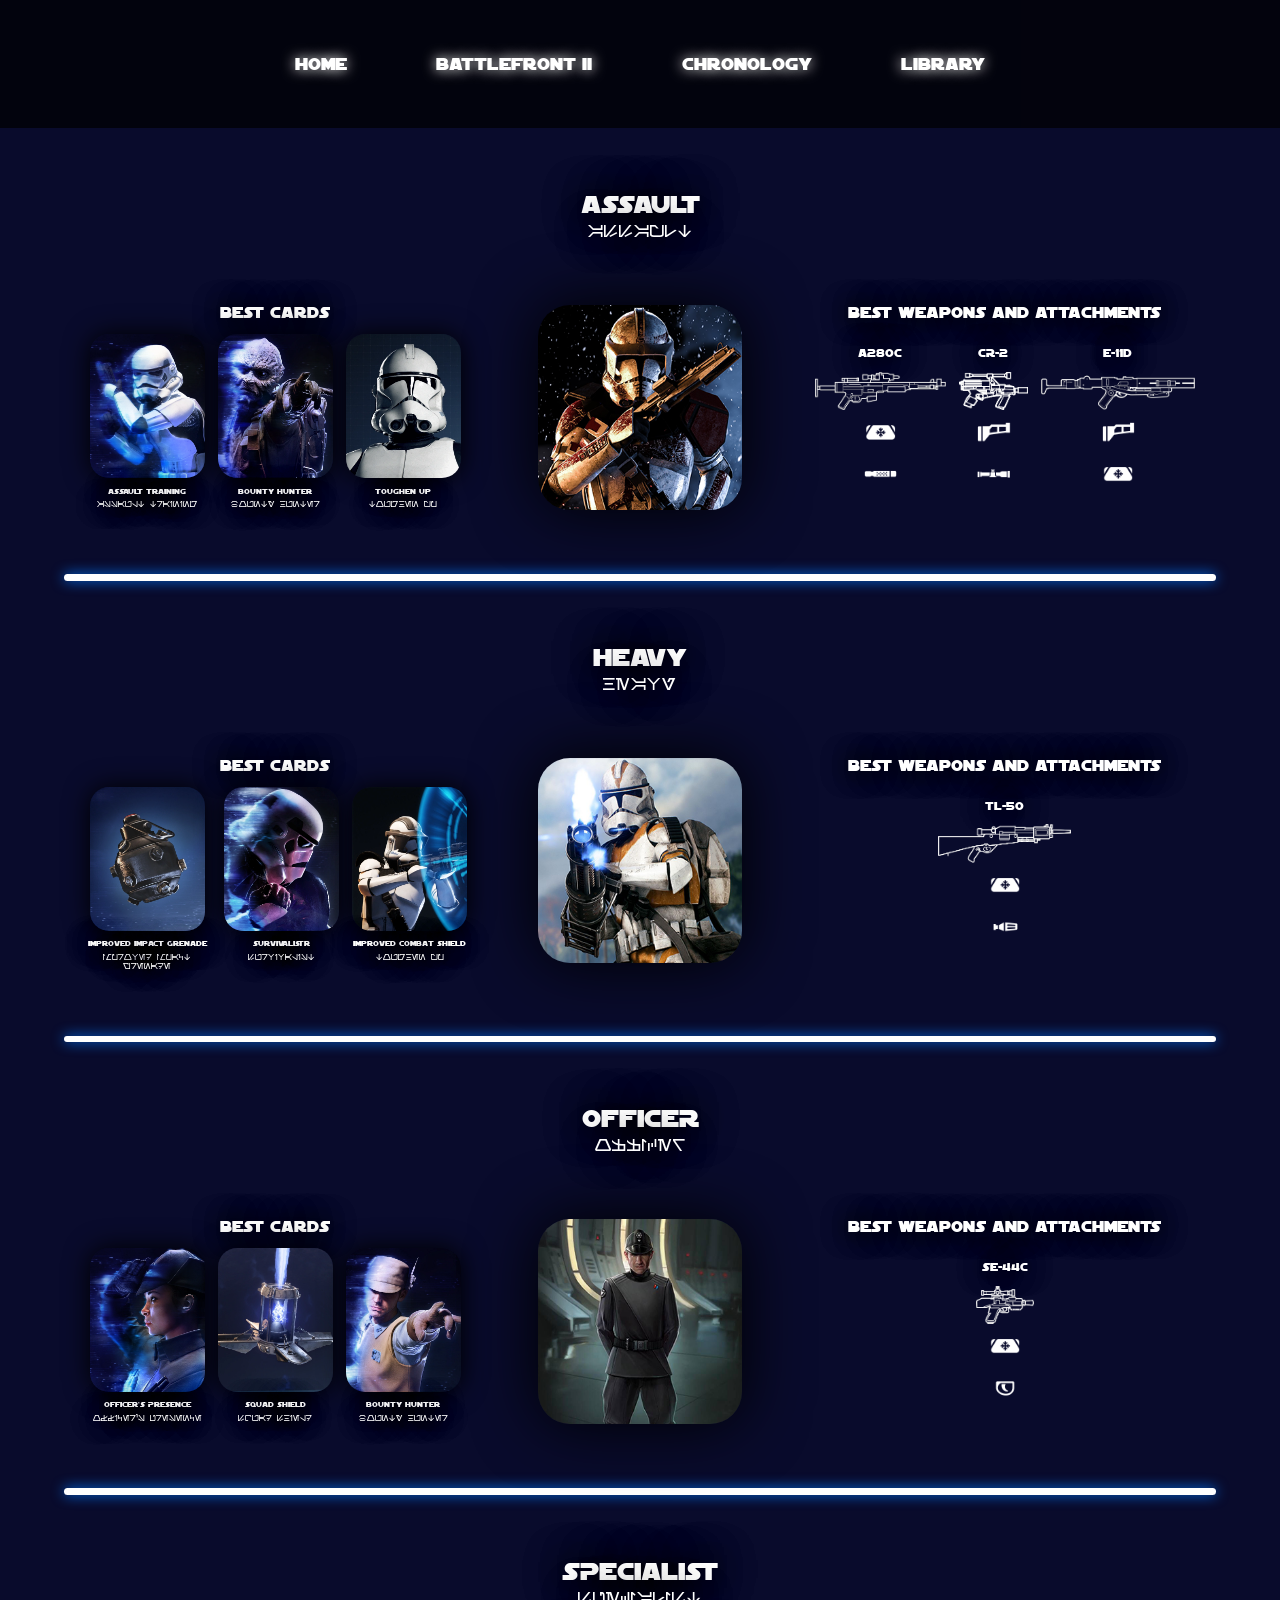
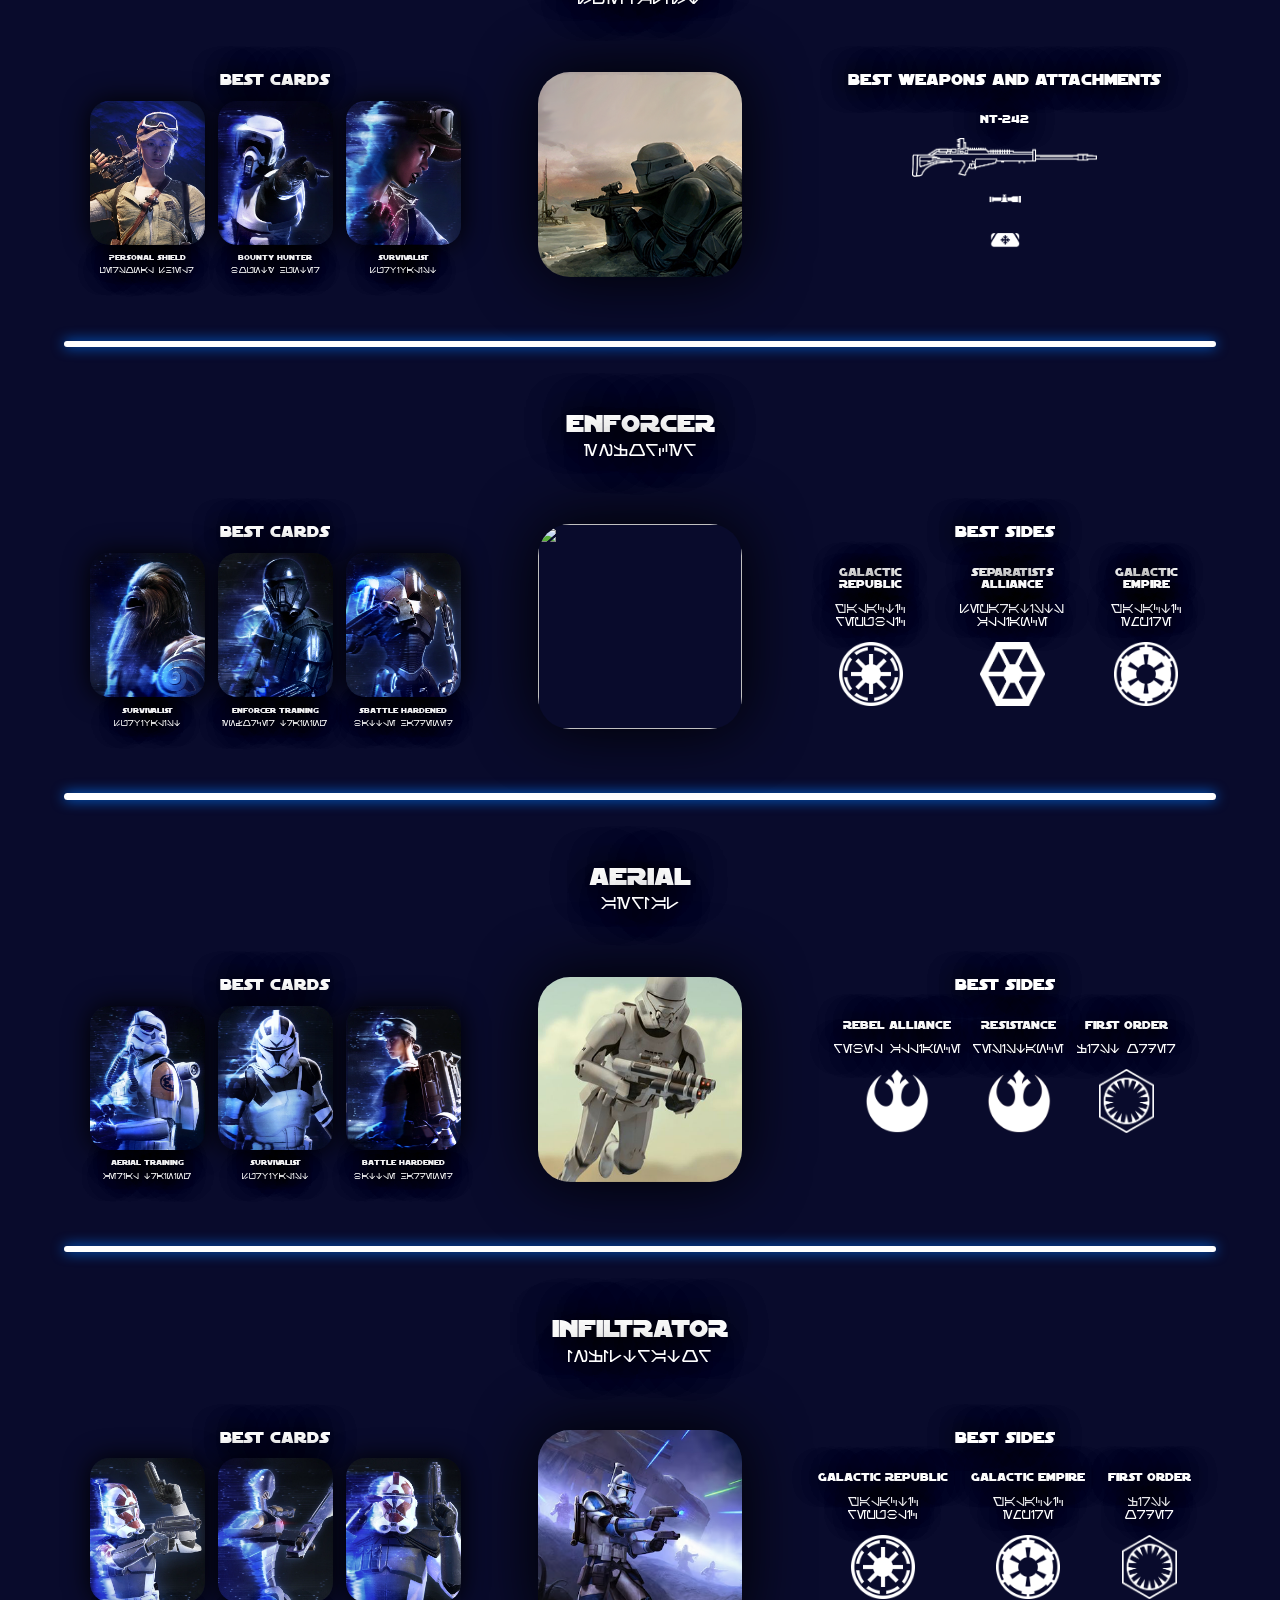
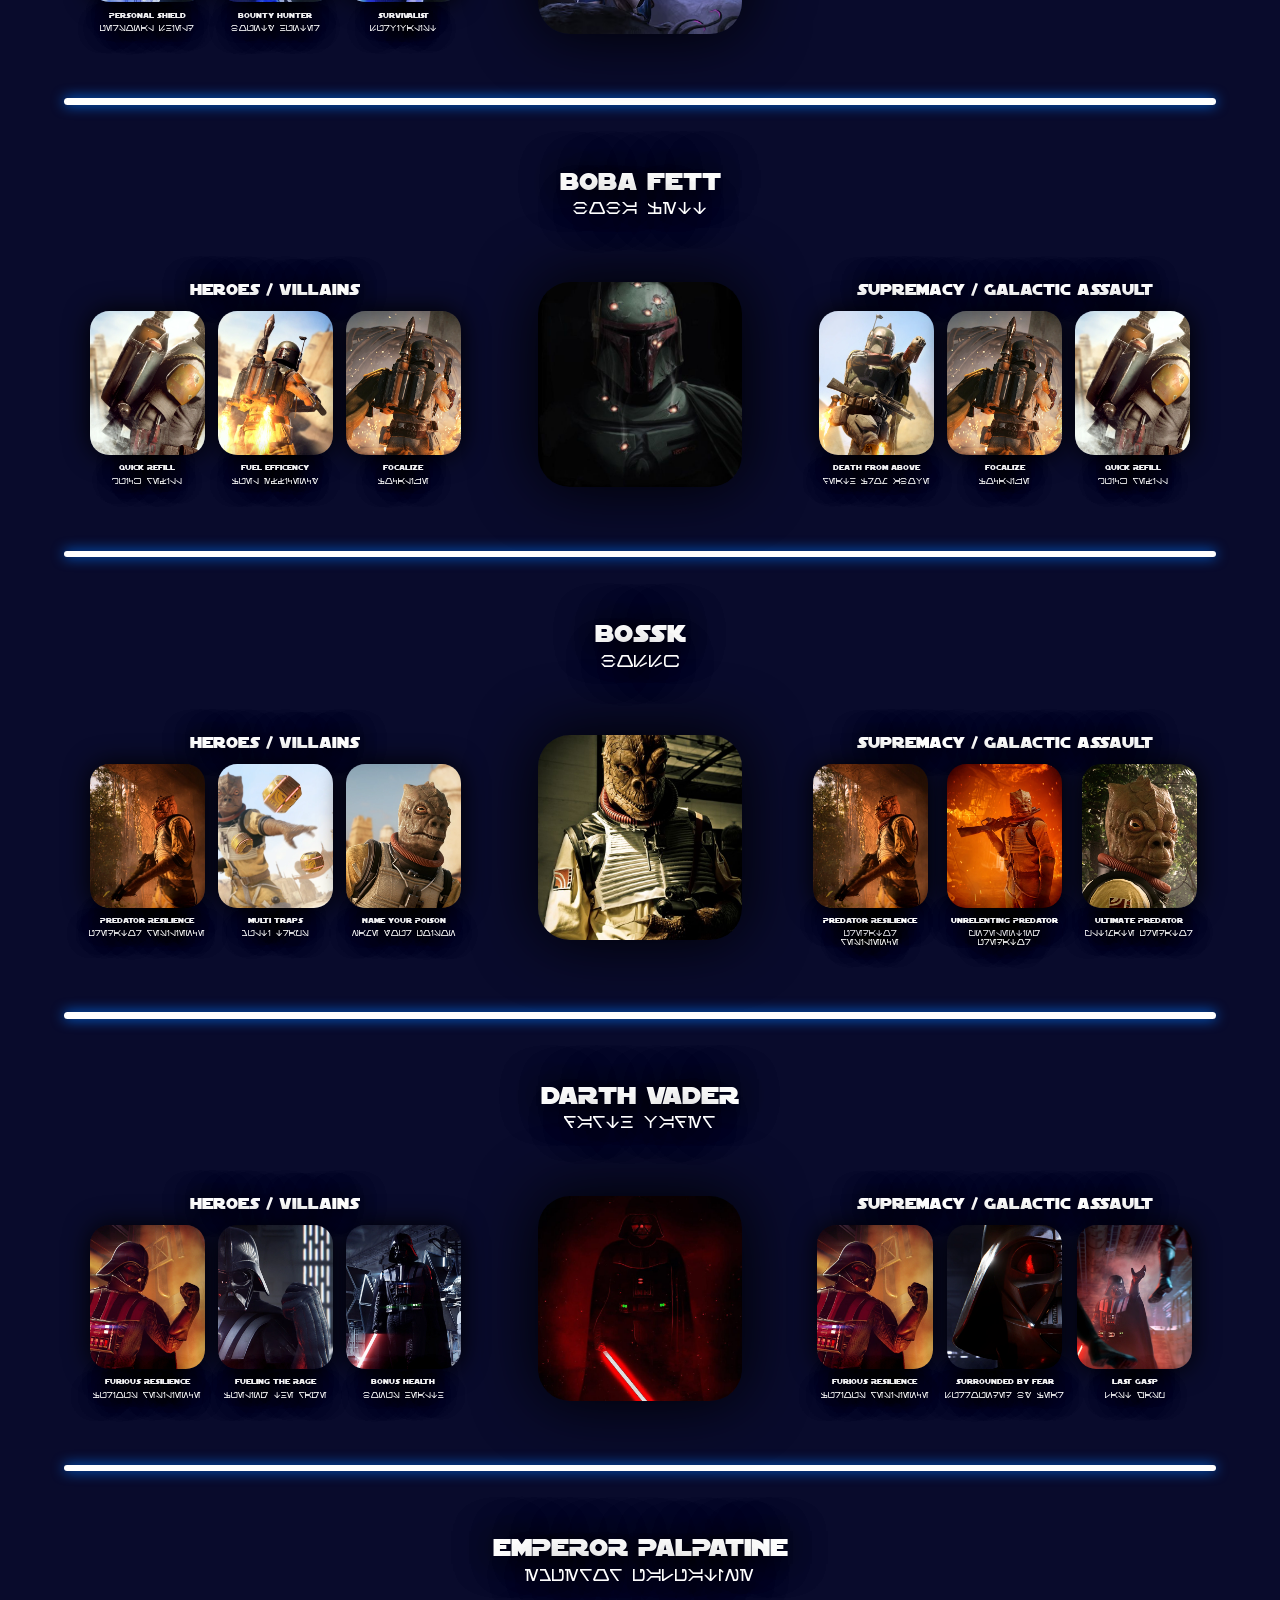
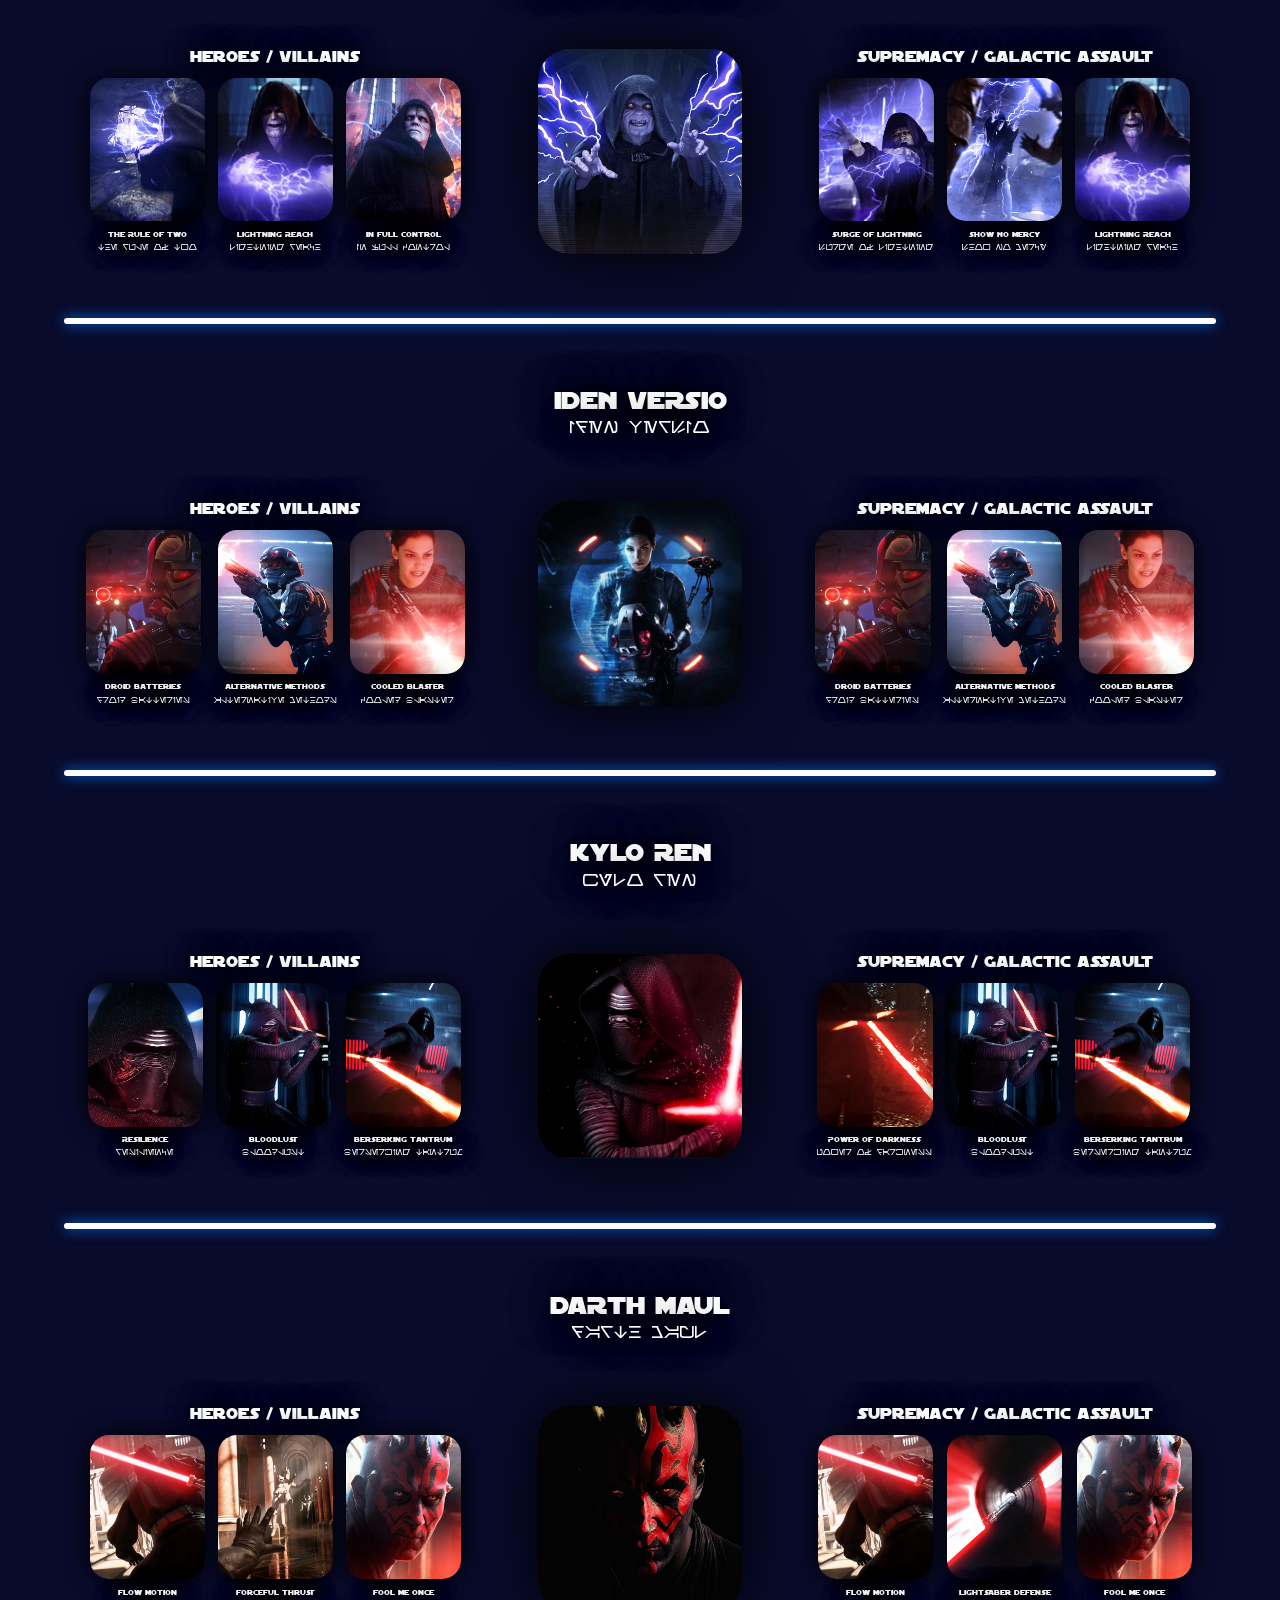
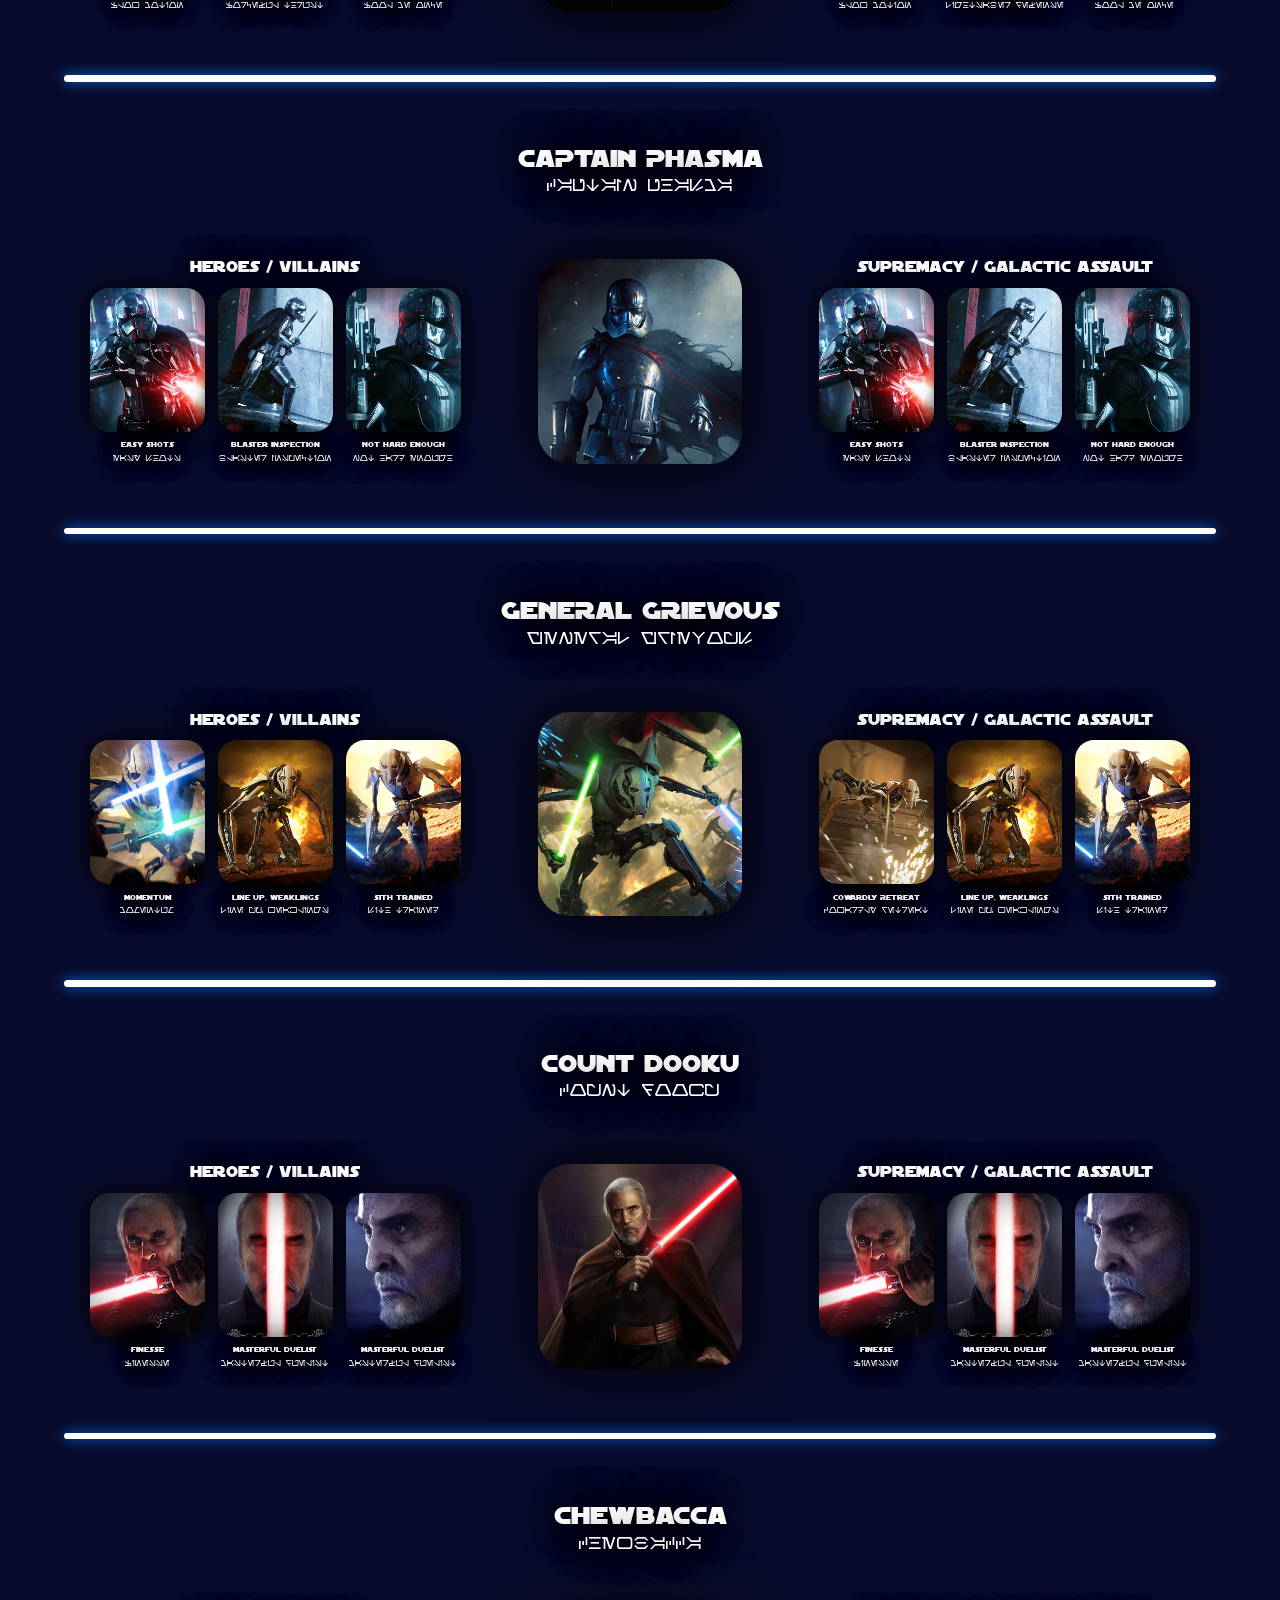
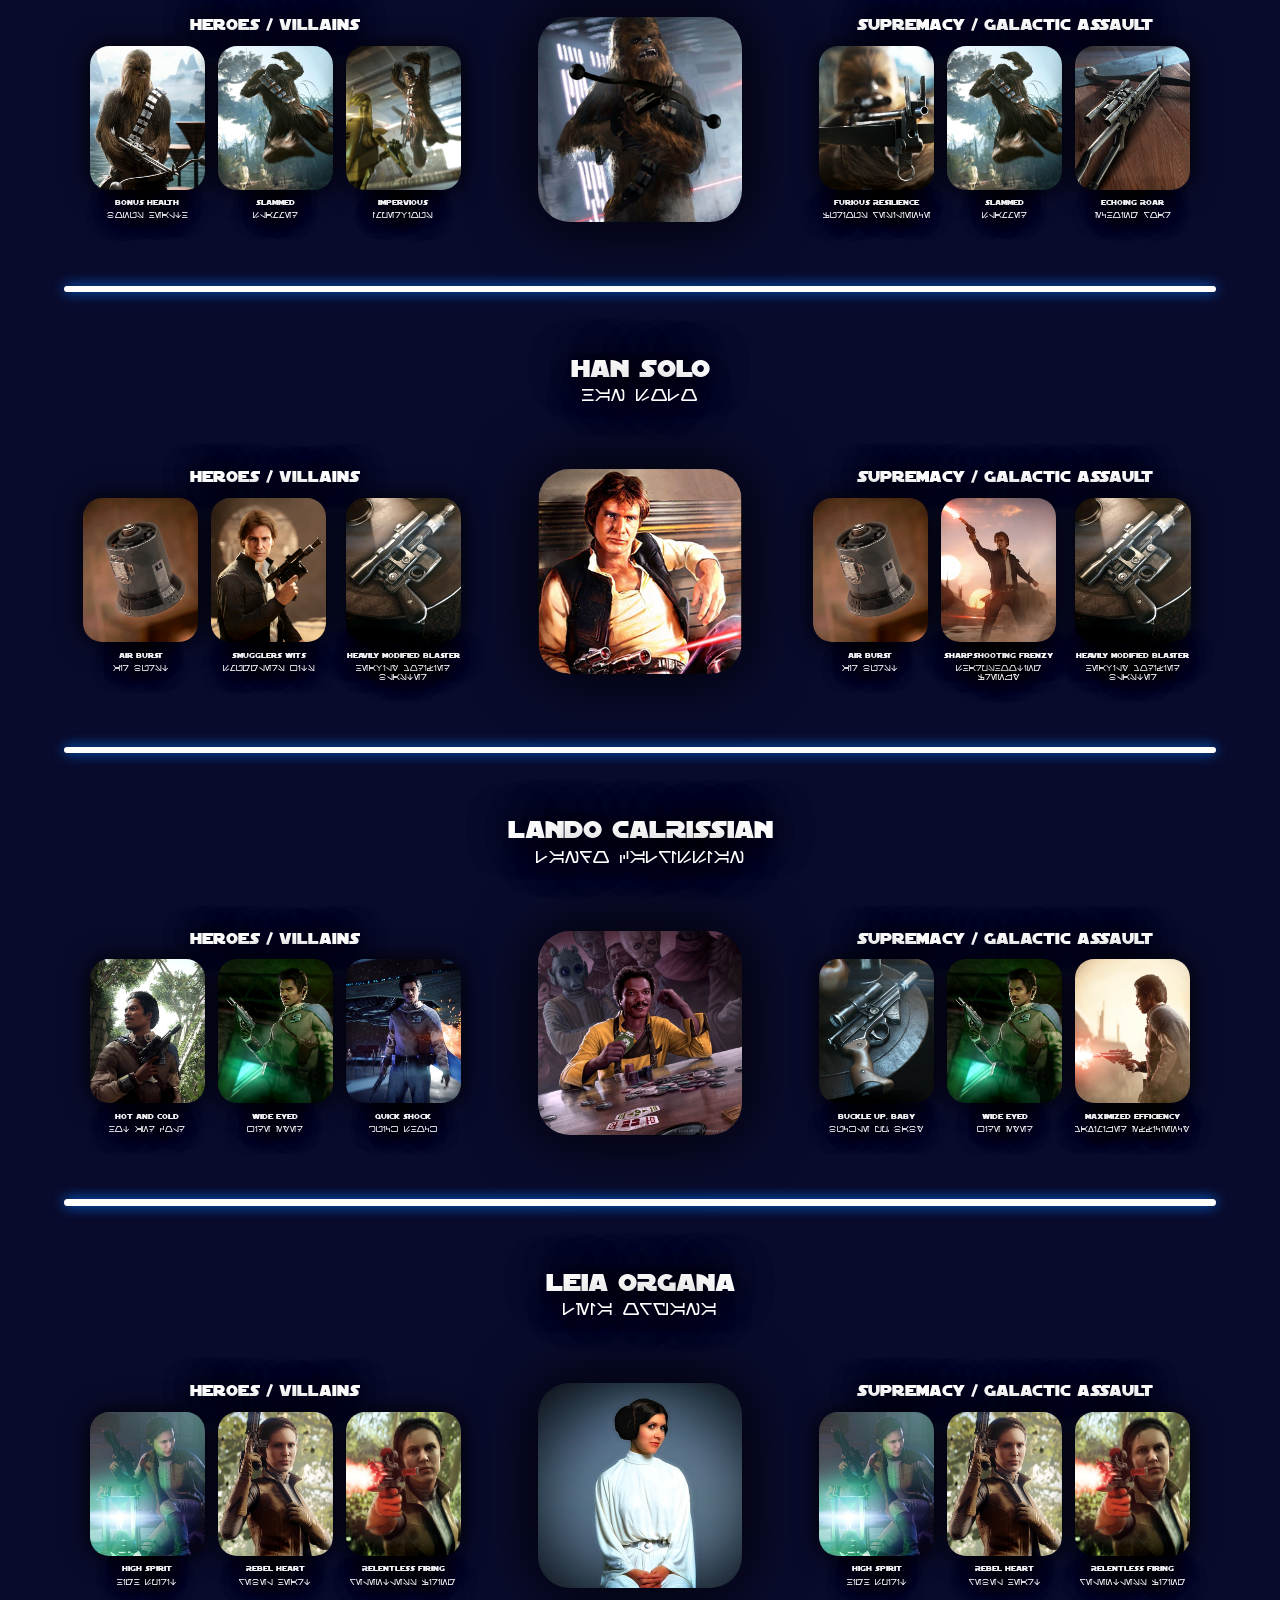
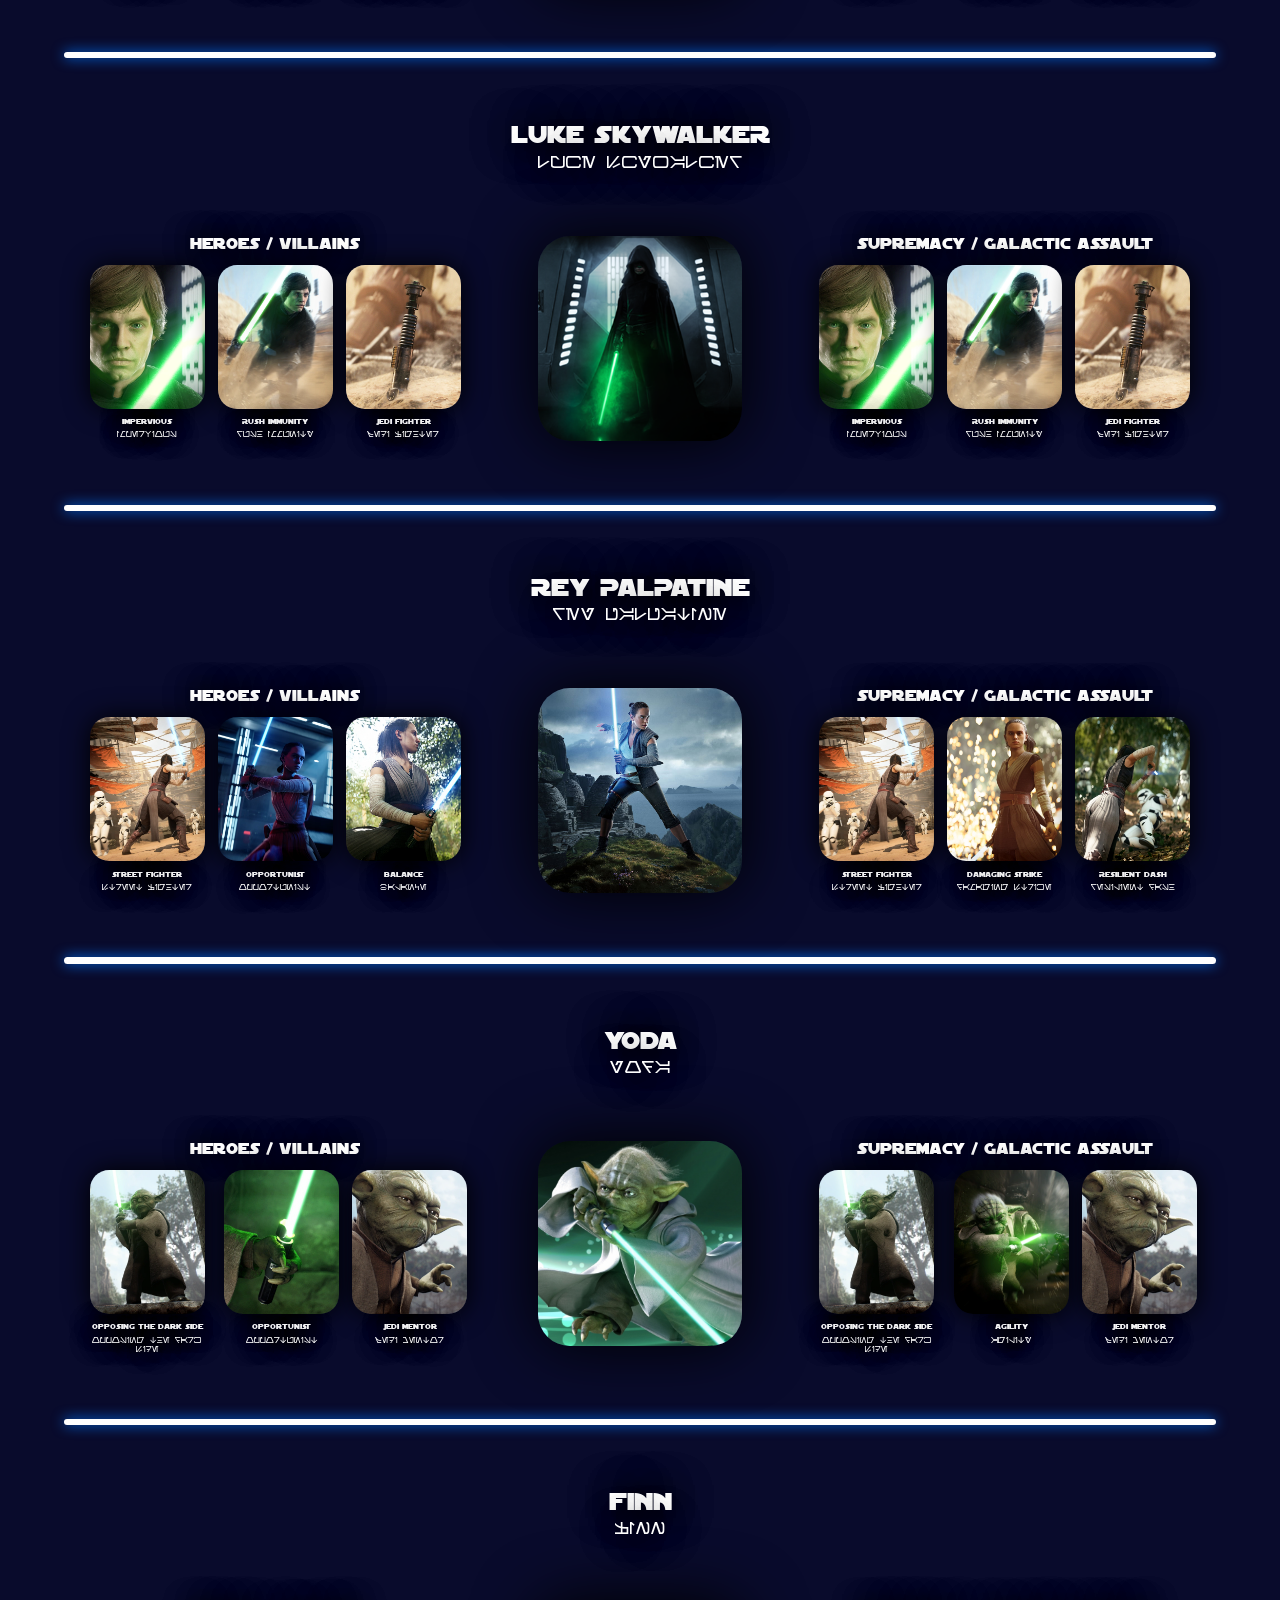
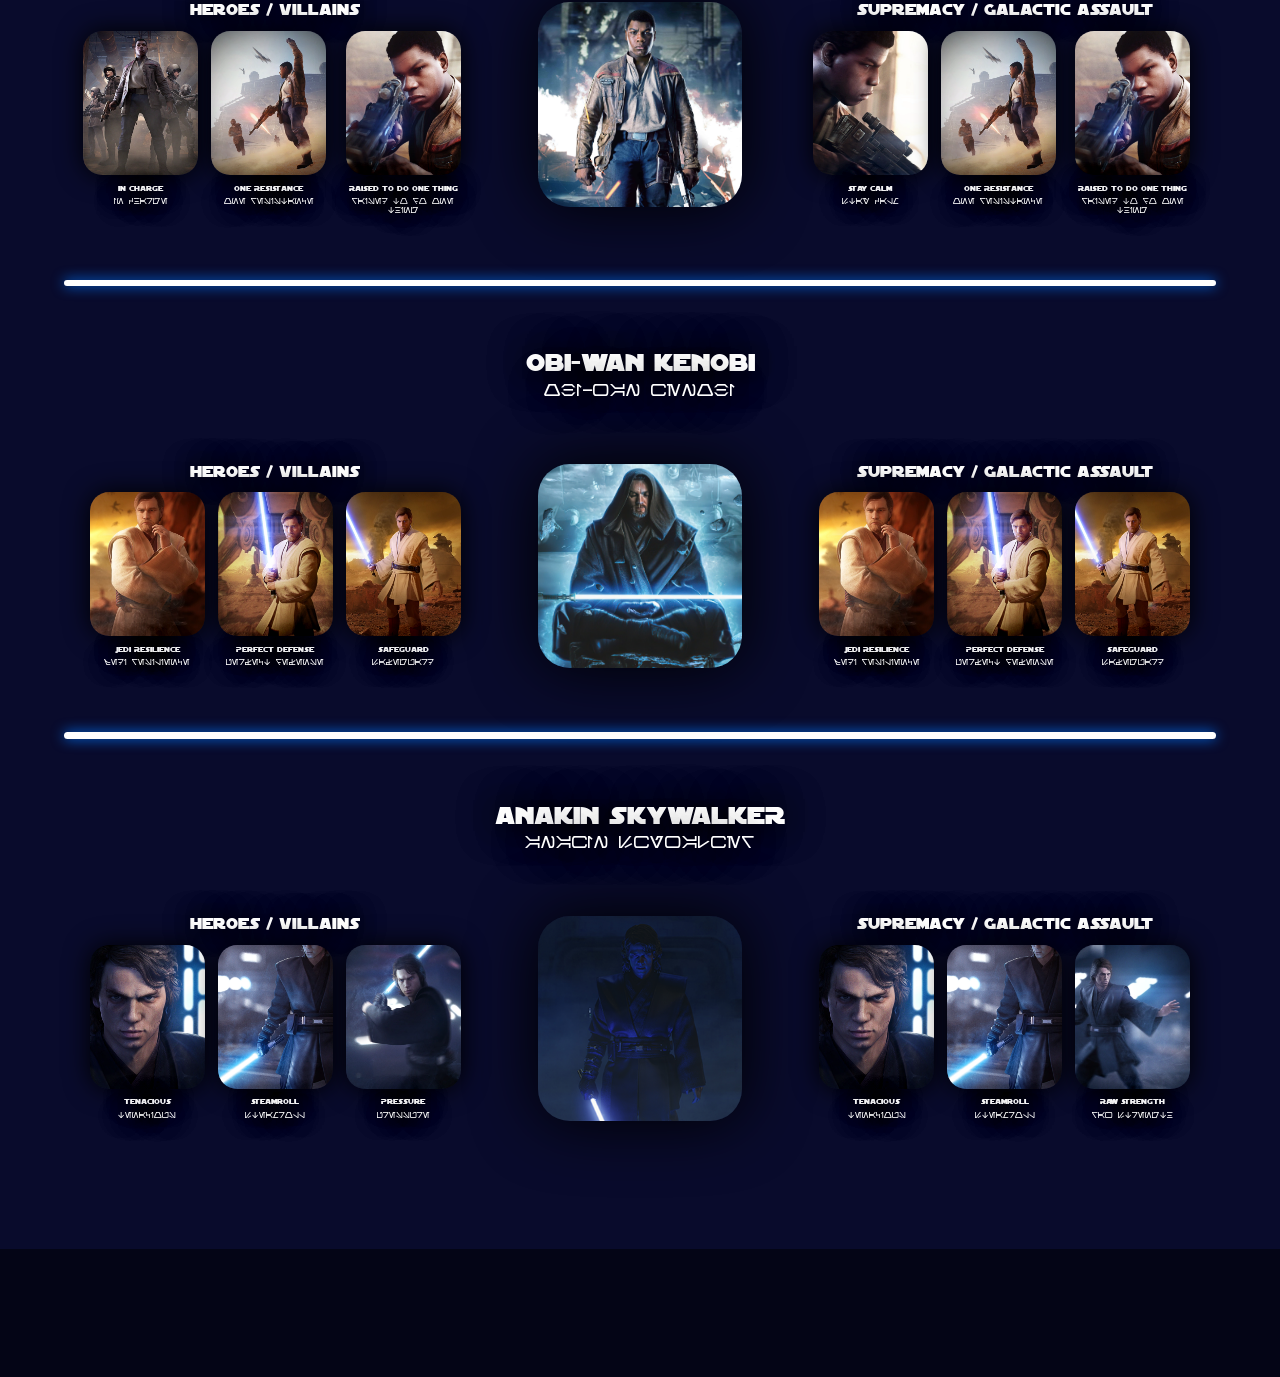
==== battlefront2.html @ d9136c6d "Initial commit - StarWarsWebsite setup" ====
<!DOCTYPE html>
<html lang="en">
<head>
  <meta charset="UTF-8">
  <meta name="viewport" content="width=device-width, initial-scale=1.0">
  <title>StarWarsWebsite</title>
  <link rel="stylesheet" href="style.css">
</head>
  <body class="battlefront2">
    <header class="topbar">
      <a href="home.html">Home</a>
      <a href="battlefront2.html">Battlefront II</a>
      <a href="chronology.html">Chronology</a>
      <a href="library.html">Library</a>
    </header>
    <main class="battlefront2-main-content">
        <!-- ASSAULT -->
        <p class="hero-title">ASSAULT</p>
        <p class="aurabesh-title">ASSAULT</p>
        <div class="deck">
          <div class="card-group">
            <p class="section-title">Best Cards</p>
            <div class="card-container">
              <div class="card"> 
                <img src="Cards/Assault-Training.png">
                <p>Assault Training</p>
                <p class="aurabesh">Assault Training</p>
              </div> 
              <div class="card"> 
                <img src="Cards/Bounty-Hunter.png">
                <p>Bounty Hunter</p>
                <p class="aurabesh">Bounty Hunter</p>
              </div>   
              <div class="card"> 
                <img src="Cards/Toughen Up.png">
                <p>Toughen Up</p>
                <p class="aurabesh">Toughen Up</p>
              </div>
            </div>
          </div>

          <div class="hero">
            <img src="Heros/Assault.png">
          </div>

          <div class="card-group">
            <p class="section-title">Best Weapons and Attachments</p>
            <div class="card-container">
              <div class="weapon"> 
                <p>A280C</p>
                <img src="Weapons/A280.png">
                <br>
                <img src="Weapons/Improved-Colling.png">
                <br>
                <img src="Weapons/Improved-Range-A280.png">
              </div>
              <div class="weapon"> 
                <p>CR-2</p>
                <img src="Weapons/CR-2.png">
                <br>
                <img src="Weapons/Reduced-Recoil.png">
                <br>
                <img src="Weapons/Night-Vision.png">
              </div> 
              <div class="weapon"> 
                <p>E-11D</p>
                <img src="Weapons/E-11D.png">
                <br>
                <img src="Weapons/Reduced-Recoil.png">
                <br>
                <img src="Weapons/Improved-Range.png">
              </div>
            </div>
          </div>
        </div>
<!-- ------------------------------------------------------------------------- -->
        <hr>
<!-- ------------------------------------------------------------------------- -->
        <!-- HEAVY -->
        <p class="hero-title">HEAVY</p>
        <p class="aurabesh-title">HEAVY</p>
        <div class="deck">
          <div class="card-group">
            <p class="section-title">Best Cards</p>
            <div class="card-container">
              <div class="card"> 
                <img src="Cards/Improved-Impact-Grenade.png">
                <p>Improved Impact Grenade</p>
                <p class="aurabesh">Improved Impact Grenade</p>
              </div> 
              <div class="card"> 
                <img src="Cards/Survivalist.png">
                <p>Survivalistr</p>
                <p class="aurabesh">Survivalist</p>
              </div>   
              <div class="card"> 
                <img src="Cards/Improved-Combat-Shield.png">
                <p>Improved Combat Shield</p>
                <p class="aurabesh">Toughen Up</p>
              </div>
            </div>
          </div>

          <div class="hero">
            <img src="Heros/Heavy.png">
          </div>

          <div class="card-group">
            <p class="section-title">Best Weapons and Attachments</p>
            <div class="card-container">
              <div class="weapon"> 
                <p>TL-50</p>
                <img src="Weapons/TL-50.png">
                <br>
                <img src="Weapons/Improved-Colling.png">
                <br>
                <img src="Weapons/Barrel-Extension.PNG">
              </div>
            </div>
          </div>
        </div>
<!-- ------------------------------------------------------------------------- -->
        <hr>
<!-- ------------------------------------------------------------------------- -->
        <!-- OFFICER -->
        <p class="hero-title">OFFICER</p>
        <p class="aurabesh-title">OFFICER</p>
        <div class="deck">
          <div class="card-group">
            <p class="section-title">Best Cards</p>
            <div class="card-container">
              <div class="card"> 
                <img src="Cards/Officer_s-Presence.png">
                <p>Officer's Presence</p>
                <p class="aurabesh">Officer's Presence</p>
              </div> 
              <div class="card"> 
                <img src="Cards/Squad-Shield.png">
                <p>Squad Shield</p>
                <p class="aurabesh">Squad Shield</p>
              </div>   
              <div class="card"> 
                <img src="Cards/Bounty-Hunter-Officer.png">
                <p>Bounty Hunter</p>
                <p class="aurabesh">Bounty Hunter</p>
              </div>
            </div>
          </div>

          <div class="hero">
            <img src="Heros/Officer.png">
          </div>

          <div class="card-group">
            <p class="section-title">Best Weapons and Attachments</p>
            <div class="card-container">
              <div class="weapon"> 
                <p>SE-44C</p>
                <img src="Weapons/SE-44C.png">
                <br>
                <img src="Weapons/Improved-Colling.png">
                <br>
                <img src="Weapons/Trigger.png">
              </div>
            </div>
          </div>
        </div>
<!-- ------------------------------------------------------------------------- -->
        <hr>
<!-- ------------------------------------------------------------------------- -->
        <!-- SPECIALIST -->
        <p class="hero-title">SPECIALIST</p>
        <p class="aurabesh-title">SPECIALIST</p>
        <div class="deck">
          <div class="card-group">
            <p class="section-title">Best Cards</p>
            <div class="card-container">
              <div class="card"> 
                <img src="Cards/Personal-Shield.png">
                <p>Personal Shield</p>
                <p class="aurabesh">Personal Shield</p>
              </div> 
              <div class="card"> 
                <img src="Cards/Bounty-Hunter-Specialist.png">
                <p>Bounty Hunter</p>
                <p class="aurabesh">Bounty Hunter</p>
              </div>   
              <div class="card"> 
                <img src="Cards/Survivalist-Specialist.png">
                <p>Survivalist</p>
                <p class="aurabesh">Survivalist</p>
              </div>
            </div>
          </div>

          <div class="hero">
            <img src="Heros/Specialist.png">
          </div>

          <div class="card-group">
            <p class="section-title">Best Weapons and Attachments</p>
            <div class="card-container">
              <div class="weapon"> 
                <p>NT-242</p>
                <img src="Weapons/NT-242.png">
                <br>
                <img src="Weapons/Scope.png">
                <br>
                <img src="Weapons/Improved-Colling.png">
              </div>
            </div>
          </div>
          </div>
        </div>
<!-- ------------------------------------------------------------------------- -->
        <hr>
<!-- ------------------------------------------------------------------------- -->
        <!-- ENFORCER -->
        <p class="hero-title">ENFORCER</p>
        <p class="aurabesh-title">ENFORCER</p>
        <div class="deck">
          <div class="card-group">
            <p class="section-title">Best Cards</p>
            <div class="card-container">
              <div class="card"> 
                <img src="Cards/Survivalist-Enforcer.png">
                <p>Survivalist</p>
                <p class="aurabesh">Survivalist</p>
              </div> 
              <div class="card"> 
                <img src="Cards/Enforcer-Training.png">
                <p>Enforcer Training</p>
                <p class="aurabesh">Enforcer Training</p>
              </div>   
              <div class="card"> 
                <img src="Cards/Battle-Hardened.png">
                <p>SBattle Hardened</p>
                <p class="aurabesh">Battle Hardened</p>
              </div>
            </div>
          </div>

          <div class="hero">
            <img src="Heros/Enforcer.jpg">
          </div>

          <div class="card-group">
            <p class="section-title">Best Sides</p>
            <div class="card-container">
              <div class="logo"> 
                <p>Galactic Republic</p>
                <p class="aurabesh">Galactic Republic</p>
                <img src="Logo/Galactic-Republic.png">
              </div>
              <div class="logo"> 
                <p>Separatists Alliance</p>
                <p class="aurabesh">Separatists Alliance</p>
                <img src="Logo/Confederacy-of-Independent-Systems.png">
              </div>
              <div class="logo"> 
                <p>Galactic Empire</p>
                <p class="aurabesh">Galactic Empire</p>
                <img src="Logo/Galactic_Empire.png">
              </div>
            </div>
          </div>
          </div>
        </div>
<!-- ------------------------------------------------------------------------- -->
        <hr>
<!-- ------------------------------------------------------------------------- -->
        <!-- AERIAL -->
        <p class="hero-title">AERIAL</p>
        <p class="aurabesh-title">AERIAL</p>
        <div class="deck">
          <div class="card-group">
            <p class="section-title">Best Cards</p>
            <div class="card-container">
              <div class="card"> 
                <img src="Cards/Aerial-Training.png">
                <p>Aerial Training</p>
                <p class="aurabesh">Aerial Training</p>
              </div> 
              <div class="card"> 
                <img src="Cards/Survivalist-Aerial.png">
                <p>Survivalist</p>
                <p class="aurabesh">Survivalist</p>
              </div>   
              <div class="card"> 
                <img src="Cards/Battle-Hardened-Aerial.png">
                <p>Battle Hardened</p>
                <p class="aurabesh">Battle Hardened</p>
              </div>
            </div>
          </div>

          <div class="hero">
            <img src="Heros/Aerial.png">
          </div>

          <div class="card-group">
            <p class="section-title">Best Sides</p>
            <div class="card-container">
              <div class="logo"> 
                <p>Rebel Alliance</p>
                <p class="aurabesh">Rebel Alliance</p>
                <img src="Logo/Rebel-Alliance.png">
              </div>
              <div class="logo"> 
                <p>Resistance</p>
                <p class="aurabesh">Resistance</p>
                <img src="Logo/Resistance.png">
              </div>
              <div class="logo"> 
                <p>First Order</p>
                <p class="aurabesh">First Order</p>
                <img src="Logo/First-Order.png">
              </div>
            </div>
          </div>
          </div>
        </div>
<!-- ------------------------------------------------------------------------- -->
        <hr>
<!-- ------------------------------------------------------------------------- -->
        <!-- INFILTRATOR -->
        <p class="hero-title">INFILTRATOR</p>
        <p class="aurabesh-title">INFILTRATOR</p>
        <div class="deck">
          <div class="card-group">
            <p class="section-title">Best Cards</p>
            <div class="card-container">
              <div class="card"> 
                <img src="Cards/Desperation.png">
                <p>Personal Shield</p>
                <p class="aurabesh">Personal Shield</p>
              </div> 
              <div class="card"> 
                <img src="Cards/Evasion.png">
                <p>Bounty Hunter</p>
                <p class="aurabesh">Bounty Hunter</p>
              </div>   
              <div class="card"> 
                <img src="Cards/Stalker.png">
                <p>Survivalist</p>
                <p class="aurabesh">Survivalist</p>
              </div>
            </div>
          </div>

          <div class="hero">
            <img src="Heros/Infiltrator.png">
          </div>

          <div class="card-group">
            <p class="section-title">Best Sides</p>
            <div class="card-container">
              <div class="logo"> 
                <p>Galactic Republic</p>
                <p class="aurabesh">Galactic Republic</p>
                <img src="Logo/Galactic-Republic.png">
              </div>
              <div class="logo"> 
                <p>Galactic Empire</p>
                <p class="aurabesh">Galactic Empire</p>
                <img src="Logo/Galactic_Empire.png">
              </div>
              <div class="logo"> 
                <p>First Order</p>
                <p class="aurabesh">First Order</p>
                <img src="Logo/First-Order.png">
              </div>
            </div>
          </div>
          </div>
        </div>
<!-- ------------------------------------------------------------------------- -->
        <hr>
<!-- ------------------------------------------------------------------------- -->
        <!-- BOBA FETT -->
        <p class="hero-title">BOBA FETT</p>
        <p class="aurabesh-title">BOBA FETT</p>
        <div class="deck">
          <div class="card-group">
            <p class="section-title">Heroes / Villains</p>
            <div class="card-container">
              <div class="card"> 
                <img src="Cards/Quick-Refill.png">
                <p>Quick Refill</p>
                <p class="aurabesh">Quick Refill</p>
              </div> 
              <div class="card"> 
                <img src="Cards/Fuel-Efficency.png">
                <p>Fuel Efficency</p>
                <p class="aurabesh">Fuel Efficency</p>
              </div>   
              <div class="card"> 
                <img src="Cards/Focalize.png">
                <p>Focalize</p>
                <p class="aurabesh">Focalize</p>
              </div>
            </div>
          </div>

          <div class="hero">
            <img src="Heros/Boba-Fett.jpg">
          </div>

          <div class="card-group">
            <p class="section-title">Supremacy / Galactic Assault</p>
            <div class="card-container">
              <div class="card"> 
                <img src="Cards/Death-From-Above.png">
                <p>Death From Above</p>
                <p class="aurabesh">Death From Above</p>
              </div> 
              <div class="card"> 
                <img src="Cards/Focalize.png">
                <p>Focalize</p>
                <p class="aurabesh">Focalize</p>
              </div>   
              <div class="card"> 
                <img src="Cards/Quick-Refill.png">
                <p>Quick Refill</p>
                <p class="aurabesh">Quick Refill</p>
              </div>
            </div>
          </div>
        </div>
<!-- ------------------------------------------------------------------------- -->
        <hr>
<!-- ------------------------------------------------------------------------- -->
        <!-- BOSSK -->
        <p class="hero-title">BOSSK</p>
        <p class="aurabesh-title">BOSSK</p>
        <div class="deck">
          <div class="card-group">
            <p class="section-title">Heroes / Villains</p>
            <div class="card-container">
              <div class="card"> 
                <img src="Cards/Predator-Resilience.png">
                <p>Predator Resilience</p>
                <p class="aurabesh">Predator Resilience</p>
              </div> 
              <div class="card"> 
                <img src="Cards/Multi-Traps.png">
                <p>Multi Traps</p>
                <p class="aurabesh">Multi Traps</p>
              </div>   
              <div class="card"> 
                <img src="Cards/Name-Your-Poison.png">
                <p>Name Your Poison</p>
                <p class="aurabesh">Name Your Poison</p>
              </div>
            </div>
          </div>

          <div class="hero">
            <img src="Heros/Bossk.jpg">
          </div>

          <div class="card-group">
            <p class="section-title">Supremacy / Galactic Assault</p>
            <div class="card-container">
              <div class="card"> 
                <img src="Cards/Predator-Resilience.png">
                <p>Predator Resilience</p>
                <p class="aurabesh">Predator Resilience</p>
              </div> 
              <div class="card"> 
                <img src="Cards/Unrelenting-Predator.png">
                <p>Unrelenting Predator</p>
                <p class="aurabesh">Unrelenting Predator</p>
              </div>   
              <div class="card"> 
                <img src="Cards/Ultimate-Predator.png">
                <p>Ultimate Predator</p>
                <p class="aurabesh">Ultimate Predator</p>
              </div>
            </div>
          </div>
        </div>
<!-- ------------------------------------------------------------------------- -->
        <hr>
<!-- ------------------------------------------------------------------------- -->     
        <!-- DARTH VADER -->
        <p class="hero-title">DARTH VADER</p>
        <p class="aurabesh-title">DARTH VADER</p>
        <div class="deck">
          <div class="card-group">
            <p class="section-title">Heroes / Villains</p>
            <div class="card-container">
              <div class="card"> 
                <img src="Cards/Furious-Resilience.png">
                <p>Furious Resilience</p>
                <p class="aurabesh">Furious Resilience</p>
              </div> 
              <div class="card"> 
                <img src="Cards/Fueling-The-Rage.png">
                <p>Fueling The Rage</p>
                <p class="aurabesh">Fueling The Rage</p>
              </div>   
              <div class="card"> 
                <img src="Cards/Bonus-Health.png">
                <p>Bonus Health</p>
                <p class="aurabesh">Bonus Health</p>
              </div>
            </div>
          </div>

          <div class="hero">
            <img src="Heros/Darth-Vader.jpg">
          </div>

          <div class="card-group">
            <p class="section-title">Supremacy / Galactic Assault</p>
            <div class="card-container">
              <div class="card"> 
                <img src="Cards/Furious-Resilience.png">
                <p>Furious Resilience</p>
                <p class="aurabesh">Furious Resilience</p>
              </div> 
              <div class="card"> 
                <img src="Cards/Surrounded-By-Fear.png">
                <p>Surrounded By Fear</p>
                <p class="aurabesh">Surrounded By Fear</p>
              </div>   
              <div class="card"> 
                <img src="Cards/Last-Gasp.png">
                <p>Last Gasp</p>
                <p class="aurabesh">Last Gasp</p>
              </div>
            </div>
          </div>
        </div>
<!-- ------------------------------------------------------------------------- -->
        <hr>
<!-- ------------------------------------------------------------------------- -->     
        <!-- EMPEROR PALPATINE -->
        <p class="hero-title">EMPEROR PALPATINE</p>
        <p class="aurabesh-title">EMPEROR PALPATINE</p>
        <div class="deck">
          <div class="card-group">
            <p class="section-title">Heroes / Villains</p>
            <div class="card-container">
              <div class="card"> 
                <img src="Cards/The-Rule-Of-Two.png">
                <p>The Rule Of Two</p>
                <p class="aurabesh">The Rule Of Two</p>
              </div> 
              <div class="card"> 
                <img src="Cards/Lightning-Reach.png">
                <p>Lightning Reach</p>
                <p class="aurabesh">Lightning Reach</p>
              </div>   
              <div class="card"> 
                <img src="Cards/In-Full-Control.png">
                <p>In Full Control</p>
                <p class="aurabesh">In Full Control</p>
              </div>
            </div>
          </div>

          <div class="hero">
            <img src="Heros/Emperor-Palpatine.jpg">
          </div>

          <div class="card-group">
            <p class="section-title">Supremacy / Galactic Assault</p>
            <div class="card-container">
              <div class="card"> 
                <img src="Cards/Surge-Of-Lightning.png">
                <p>Surge Of Lightning</p>
                <p class="aurabesh">Surge Of Lightning</p>
              </div> 
              <div class="card"> 
                <img src="Cards/Show-No-Mercy.png">
                <p>Show No Mercy</p>
                <p class="aurabesh">Show No Mercy</p>
              </div>   
              <div class="card"> 
                <img src="Cards/Lightning-Reach.png">
                <p>Lightning Reach</p>
                <p class="aurabesh">Lightning Reach</p>
              </div>
            </div>
          </div>
        </div>
<!-- ------------------------------------------------------------------------- -->
        <hr>
<!-- ------------------------------------------------------------------------- -->     
        <!-- IDEN VERSIO -->
        <p class="hero-title">IDEN VERSIO</p>
        <p class="aurabesh-title">IDEN VERSIO</p>
        <div class="deck">
          <div class="card-group">
            <p class="section-title">Heroes / Villains</p>
            <div class="card-container">
              <div class="card"> 
                <img src="Cards/Droid-Batteries.png">
                <p>Droid Batteries</p>
                <p class="aurabesh">Droid Batteries</p>
              </div> 
              <div class="card"> 
                <img src="Cards/Alternative-Methods.png">
                <p>Alternative Methods</p>
                <p class="aurabesh">Alternative Methods</p>
              </div>   
              <div class="card"> 
                <img src="Cards/Cooled-Blaster.png">
                <p>Cooled Blaster</p>
                <p class="aurabesh">Cooled Blaster</p>
              </div>
            </div>
          </div>

          <div class="hero">
            <img src="Heros/Iden-Versio.jpg">
          </div>

          <div class="card-group">
            <p class="section-title">Supremacy / Galactic Assault</p>
            <div class="card-container">
              <div class="card"> 
                <img src="Cards/Droid-Batteries.png">
                <p>Droid Batteries</p>
                <p class="aurabesh">Droid Batteries</p>
              </div> 
              <div class="card"> 
                <img src="Cards/Alternative-Methods.png">
                <p>Alternative Methods</p>
                <p class="aurabesh">Alternative Methods</p>
              </div>   
              <div class="card"> 
                <img src="Cards/Cooled-Blaster.png">
                <p>Cooled Blaster</p>
                <p class="aurabesh">Cooled Blaster</p>
              </div>
            </div>
          </div>
        </div>
<!-- ------------------------------------------------------------------------- -->
        <hr>
<!-- ------------------------------------------------------------------------- -->     
        <!-- KYLO REN -->
        <p class="hero-title">KYLO REN</p>
        <p class="aurabesh-title">KYLO REN</p>
        <div class="deck">
          <div class="card-group">
            <p class="section-title">Heroes / Villains</p>
            <div class="card-container">
              <div class="card"> 
                <img src="Cards/Resilience.png">
                <p>Resilience</p>
                <p class="aurabesh">Resilience</p>
              </div> 
              <div class="card"> 
                <img src="Cards/Bloodlust.png">
                <p>Bloodlust</p>
                <p class="aurabesh">Bloodlust</p>
              </div>   
              <div class="card"> 
                <img src="Cards/Berserking-Tantrum.png">
                <p>Berserking Tantrum</p>
                <p class="aurabesh">Berserking Tantrum</p>
              </div>
            </div>
          </div>

          <div class="hero">
            <img src="Heros/Kylo-Ren.jpg">
          </div>

          <div class="card-group">
            <p class="section-title">Supremacy / Galactic Assault</p>
            <div class="card-container">
              <div class="card"> 
                <img src="Cards/Power-Of-Darkness.png">
                <p>Power Of Darkness</p>
                <p class="aurabesh">Power Of Darkness</p>
              </div> 
              <div class="card"> 
                <img src="Cards/Bloodlust.png">
                <p>Bloodlust</p>
                <p class="aurabesh">Bloodlust</p>
              </div>   
              <div class="card"> 
                <img src="Cards/Berserking-Tantrum.png">
                <p>Berserking Tantrum</p>
                <p class="aurabesh">Berserking Tantrum</p>
              </div>
            </div>
          </div>
        </div>
<!-- ------------------------------------------------------------------------- -->
        <hr>
<!-- ------------------------------------------------------------------------- -->     
        <!-- DARTH MAUL -->
        <p class="hero-title">DARTH MAUL</p>
        <p class="aurabesh-title">DARTH MAUL</p>
        <div class="deck">
          <div class="card-group">
            <p class="section-title">Heroes / Villains</p>
            <div class="card-container">
              <div class="card"> 
                <img src="Cards/Flow-Motion.png">
                <p>Flow Motion</p>
                <p class="aurabesh">Flow Motion</p>
              </div> 
              <div class="card"> 
                <img src="Cards/Forceful-Thrust.png">
                <p>Forceful Thrust</p>
                <p class="aurabesh">Forceful Thrust</p>
              </div>   
              <div class="card"> 
                <img src="Cards/Fool-Me-Once.png">
                <p>Fool Me Once</p>
                <p class="aurabesh">Fool Me Once</p>
              </div>
            </div>
          </div>

          <div class="hero">
            <img src="Heros/Darth-Maul.jpg">
          </div>

          <div class="card-group">
            <p class="section-title">Supremacy / Galactic Assault</p>
            <div class="card-container">
              <div class="card"> 
                <img src="Cards/Flow-Motion.png">
                <p>Flow Motion</p>
                <p class="aurabesh">Flow Motion</p>
              </div> 
              <div class="card"> 
                <img src="Cards/Lightsaber-Defense.png">
                <p>Lightsaber Defense</p>
                <p class="aurabesh">Lightsaber Defense</p>
              </div>
              <div class="card"> 
                <img src="Cards/Fool-Me-Once.png">
                <p>Fool Me Once</p>
                <p class="aurabesh">Fool Me Once</p>
              </div>
            </div>
          </div>
        </div>
<!-- ------------------------------------------------------------------------- -->
        <hr>
<!-- ------------------------------------------------------------------------- -->     
        <!-- CAPTAIN PHASMA -->
        <p class="hero-title">CAPTAIN PHASMA</p>
        <p class="aurabesh-title">CAPTAIN PHASMA</p>
        <div class="deck">
          <div class="card-group">
            <p class="section-title">Heroes / Villains</p>
            <div class="card-container">
              <div class="card"> 
                <img src="Cards/Easy-Shots.png">
                <p>Easy Shots</p>
                <p class="aurabesh">Easy Shots</p>
              </div> 
              <div class="card"> 
                <img src="Cards/Blaster-Inspection.png">
                <p>Blaster Inspection</p>
                <p class="aurabesh">Blaster Inspection</p>
              </div>   
              <div class="card"> 
                <img src="Cards/Not-Hard-Enough.png">
                <p>Not Hard Enough</p>
                <p class="aurabesh">Not Hard Enough</p>
              </div>
            </div>
          </div>

          <div class="hero">
            <img src="Heros/Captain-Phasma.png">
          </div>

          <div class="card-group">
            <p class="section-title">Supremacy / Galactic Assault</p>
            <div class="card-container">
              <div class="card"> 
                <img src="Cards/Easy-Shots.png">
                <p>Easy Shots</p>
                <p class="aurabesh">Easy Shots</p>
              </div> 
              <div class="card"> 
                <img src="Cards/Blaster-Inspection.png">
                <p>Blaster Inspection</p>
                <p class="aurabesh">Blaster Inspection</p>
              </div>   
              <div class="card"> 
                <img src="Cards/Not-Hard-Enough.png">
                <p>Not Hard Enough</p>
                <p class="aurabesh">Not Hard Enough</p>
              </div>
            </div>
          </div>
        </div>
<!-- ------------------------------------------------------------------------- -->
        <hr>
<!-- ------------------------------------------------------------------------- -->     
        <!-- GENERAL GRIEVOUS-->
        <p class="hero-title">GENERAL GRIEVOUS</p>
        <p class="aurabesh-title">GENERAL GRIEVOUS</p>
        <div class="deck">
          <div class="card-group">
            <p class="section-title">Heroes / Villains</p>
            <div class="card-container">
              <div class="card"> 
                <img src="Cards/Momentum.png">
                <p>Momentum</p>
                <p class="aurabesh">Momentum</p>
              </div> 
              <div class="card"> 
                <img src="Cards/Line-Up,Weaklings.png">
                <p>Line Up, Weaklings</p>
                <p class="aurabesh">Line Up, Weaklings</p>
              </div>   
              <div class="card"> 
                <img src="Cards/Sith-Trained.png">
                <p>Sith Trained</p>
                <p class="aurabesh">Sith Trained</p>
              </div>
            </div>
          </div>

          <div class="hero">
            <img src="Heros/General-Grievous.jpg">
          </div>

          <div class="card-group">
            <p class="section-title">Supremacy / Galactic Assault</p>
            <div class="card-container">
              <div class="card"> 
                <img src="Cards/Cowardly-Retreat.png">
                <p>Cowardly Retreat</p>
                <p class="aurabesh">Cowardly Retreat</p>
              </div> 
              <div class="card"> 
                <img src="Cards/Line-Up,Weaklings.png">
                <p>Line Up, Weaklings</p>
                <p class="aurabesh">Line Up, Weaklings</p>
              </div>   
              <div class="card"> 
                <img src="Cards/Sith-Trained.png">
                <p>Sith Trained</p>
                <p class="aurabesh">Sith Trained</p>
              </div>
            </div>
          </div>
        </div>
<!-- ------------------------------------------------------------------------- -->
        <hr>
<!-- ------------------------------------------------------------------------- -->     
        <!-- COUNT DOOKU-->
        <p class="hero-title">COUNT DOOKU</p>
        <p class="aurabesh-title">COUNT DOOKU</p>
        <div class="deck">
          <div class="card-group">
            <p class="section-title">Heroes / Villains</p>
            <div class="card-container">
              <div class="card"> 
                <img src="Cards/Finesse.png">
                <p>Finesse</p>
                <p class="aurabesh">Finesse</p>
              </div> 
              <div class="card"> 
                <img src="Cards/Masterful-Duelist.png">
                <p>Masterful Duelist</p>
                <p class="aurabesh">Masterful Duelist</p>
              </div>   
              <div class="card"> 
                <img src="Cards/Sith-Control.png">
                <p>Masterful Duelist</p>
                <p class="aurabesh">Masterful Duelist</p>
              </div>
            </div>
          </div>

          <div class="hero">
            <img src="Heros/Count-Dooku.png">
          </div>

          <div class="card-group">
            <p class="section-title">Supremacy / Galactic Assault</p>
            <div class="card-container">
              <div class="card"> 
                <img src="Cards/Finesse.png">
                <p>Finesse</p>
                <p class="aurabesh">Finesse</p>
              </div> 
              <div class="card"> 
                <img src="Cards/Masterful-Duelist.png">
                <p>Masterful Duelist</p>
                <p class="aurabesh">Masterful Duelist</p>
              </div>   
              <div class="card"> 
                <img src="Cards/Sith-Control.png">
                <p>Masterful Duelist</p>
                <p class="aurabesh">Masterful Duelist</p>
              </div>
            </div>
          </div>
        </div>
<!-- ------------------------------------------------------------------------- -->
        <hr>
<!-- ------------------------------------------------------------------------- -->     
        <!-- CHEWBACCA-->
        <p class="hero-title">CHEWBACCA</p>
        <p class="aurabesh-title">CHEWBACCA</p>
        <div class="deck">
          <div class="card-group">
            <p class="section-title">Heroes / Villains</p>
            <div class="card-container">
              <div class="card"> 
                <img src="Cards/Bonus-Health-Chewie.png">
                <p>Bonus Health</p>
                <p class="aurabesh">Bonus Health</p>
              </div> 
              <div class="card"> 
                <img src="Cards/Slammed.png">
                <p>Slammed</p>
                <p class="aurabesh">Slammed</p>
              </div>   
              <div class="card"> 
                <img src="Cards/Impervious.png">
                <p>Impervious</p>
                <p class="aurabesh">Impervious</p>
              </div>
            </div>
          </div>

          <div class="hero">
            <img src="Heros/Chewbacca.jpg">
          </div>

          <div class="card-group">
            <p class="section-title">Supremacy / Galactic Assault</p>
            <div class="card-container">
              <div class="card"> 
                <img src="Cards/Furious-Resilience-Chewbacca.png">
                <p>Furious Resilience</p>
                <p class="aurabesh">Furious Resilience</p>
              </div> 
              <div class="card"> 
                <img src="Cards/Slammed.png">
                <p>Slammed</p>
                <p class="aurabesh">Slammed</p>
              </div>   
              <div class="card"> 
                <img src="Cards/Echoing-Roar.png">
                <p>Echoing Roar</p>
                <p class="aurabesh">Echoing Roar</p>
              </div>
            </div>
          </div>
        </div>
<!-- ------------------------------------------------------------------------- -->
        <hr>
<!-- ------------------------------------------------------------------------- -->     
        <!-- HAN SOLO-->
        <p class="hero-title">HAN SOLO</p>
        <p class="aurabesh-title">HAN SOLO</p>
        <div class="deck">
          <div class="card-group">
            <p class="section-title">Heroes / Villains</p>
            <div class="card-container">
              <div class="card"> 
                <img src="Cards/Air-Burst.png">
                <p>Air Burst</p>
                <p class="aurabesh">Air Burst</p>
              </div> 
              <div class="card"> 
                <img src="Cards/Smugglers-Wits.png">
                <p>Smugglers Wits</p>
                <p class="aurabesh">Smugglers Wits</p>
              </div>   
              <div class="card"> 
                <img src="Cards/Heavily-Modified-Blaster.png">
                <p>Heavily Modified Blaster</p>
                <p class="aurabesh">Heavily Modified Blaster</p>
              </div>
            </div>
          </div>

          <div class="hero">
            <img src="Heros/Han-Solo.png">
          </div>

          <div class="card-group">
            <p class="section-title">Supremacy / Galactic Assault</p>
            <div class="card-container">
              <div class="card"> 
                <img src="Cards/Air-Burst.png">
                <p>Air Burst</p>
                <p class="aurabesh">Air Burst</p>
              </div> 
              <div class="card"> 
                <img src="Cards/Sharpshooting-Frenzy.png">
                <p>Sharpshooting Frenzy</p>
                <p class="aurabesh">Sharpshooting Frenzy</p>
              </div>   
              <div class="card"> 
                <img src="Cards/Heavily-Modified-Blaster.png">
                <p>Heavily Modified Blaster</p>
                <p class="aurabesh">Heavily Modified Blaster</p>
              </div>
            </div>
          </div>
        </div>
<!-- ------------------------------------------------------------------------- -->
        <hr>
<!-- ------------------------------------------------------------------------- -->     
        <!-- LANDO CALRISSIAN-->
        <p class="hero-title">LANDO CALRISSIAN</p>
        <p class="aurabesh-title">LANDO CALRISSIAN</p>
        <div class="deck">
          <div class="card-group">
            <p class="section-title">Heroes / Villains</p>
            <div class="card-container">
              <div class="card"> 
                <img src="Cards/Hot-And-Cold.png">
                <p>Hot And Cold</p>
                <p class="aurabesh">Hot And Cold</p>
              </div> 
              <div class="card"> 
                <img src="Cards/Wide-Eyed.png">
                <p>Wide Eyed</p>
                <p class="aurabesh">Wide Eyed</p>
              </div>   
              <div class="card"> 
                <img src="Cards/Quick-Shock.png">
                <p>Quick Shock</p>
                <p class="aurabesh">Quick Shock</p>
              </div>
            </div>
          </div>

          <div class="hero">
            <img src="Heros/Lando-Calrissian.jpg">
          </div>

          <div class="card-group">
            <p class="section-title">Supremacy / Galactic Assault</p>
            <div class="card-container">
              <div class="card"> 
                <img src="Cards/Buckle-Up,Baby.png">
                <p>Buckle Up, Baby</p>
                <p class="aurabesh">Buckle Up, Baby</p>
              </div> 
              <div class="card"> 
                <img src="Cards/Wide-Eyed.png">
                <p>Wide Eyed</p>
                <p class="aurabesh">Wide Eyed</p>
              </div>   
              <div class="card"> 
                <img src="Cards/Maximized-Efficiency.png">
                <p>Maximized Efficiency</p>
                <p class="aurabesh">Maximized Efficiency</p>
              </div>
            </div>
          </div>
        </div>
<!-- ------------------------------------------------------------------------- -->
        <hr>
<!-- ------------------------------------------------------------------------- -->     
        <!-- LEIA ORGANA-->
        <p class="hero-title">LEIA ORGANA</p>
        <p class="aurabesh-title">LEIA ORGANA</p>
        <div class="deck">
          <div class="card-group">
            <p class="section-title">Heroes / Villains</p>
            <div class="card-container">
              <div class="card"> 
                <img src="Cards/High-Spirit.png">
                <p>High Spirit</p>
                <p class="aurabesh">High Spirit</p>
              </div> 
              <div class="card"> 
                <img src="Cards/Rebel-Heart.png">
                <p>Rebel Heart</p>
                <p class="aurabesh">Rebel Heart</p>
              </div>   
              <div class="card"> 
                <img src="Cards/Relentless-Firing.png">
                <p>Relentless Firing</p>
                <p class="aurabesh">Relentless Firing</p>
              </div>
            </div>
          </div>

          <div class="hero">
            <img src="Heros/Leia.jpg">
          </div>

          <div class="card-group">
            <p class="section-title">Supremacy / Galactic Assault</p>
            <div class="card-container">
              <div class="card"> 
                <img src="Cards/High-Spirit.png">
                <p>High Spirit</p>
                <p class="aurabesh">High Spirit</p>
              </div> 
              <div class="card"> 
                <img src="Cards/Rebel-Heart.png">
                <p>Rebel Heart</p>
                <p class="aurabesh">Rebel Heart</p>
              </div>   
              <div class="card"> 
                <img src="Cards/Relentless-Firing.png">
                <p>Relentless Firing</p>
                <p class="aurabesh">Relentless Firing</p>
              </div>
            </div>
          </div>
        </div>
<!-- ------------------------------------------------------------------------- -->
        <hr>
<!-- ------------------------------------------------------------------------- -->     
        <!-- LUKE SKYWALKER-->
        <p class="hero-title">LUKE SKYWALKER</p>
        <p class="aurabesh-title">LUKE SKYWALKER</p>
        <div class="deck">
          <div class="card-group">
            <p class="section-title">Heroes / Villains</p>
            <div class="card-container">
              <div class="card"> 
                <img src="Cards/Intensify.png">
                <p>Impervious</p>
                <p class="aurabesh">Impervious</p>
              </div> 
              <div class="card"> 
                <img src="Cards/Rush-Immunity.png">
                <p>Rush Immunity</p>
                <p class="aurabesh">Rush Immunity</p>
              </div>   
              <div class="card"> 
                <img src="Cards/Jedi-Fighter.png">
                <p>Jedi Fighter</p>
                <p class="aurabesh">Jedi Fighter</p>
              </div>
            </div>
          </div>

          <div class="hero">
            <img src="Heros/Luke-Skywalker.png">
          </div>

          <div class="card-group">
            <p class="section-title">Supremacy / Galactic Assault</p>
            <div class="card-container">
              <div class="card"> 
                <img src="Cards/Intensify.png">
                <p>Impervious</p>
                <p class="aurabesh">Impervious</p>
              </div> 
              <div class="card"> 
                <img src="Cards/Rush-Immunity.png">
                <p>Rush Immunity</p>
                <p class="aurabesh">Rush Immunity</p>
              </div>   
              <div class="card"> 
                <img src="Cards/Jedi-Fighter.png">
                <p>Jedi Fighter</p>
                <p class="aurabesh">Jedi Fighter</p>
              </div>
            </div>
          </div>
        </div>
<!-- ------------------------------------------------------------------------- -->
        <hr>
<!-- ------------------------------------------------------------------------- -->     
        <!-- REY PALPATINE-->
        <p class="hero-title">REY PALPATINE</p>
        <p class="aurabesh-title">REY PALPATINE</p>
        <div class="deck">
          <div class="card-group">
            <p class="section-title">Heroes / Villains</p>
            <div class="card-container">
              <div class="card"> 
                <img src="Cards/Street-Fighter.png">
                <p>Street Fighter</p>
                <p class="aurabesh">Street Fighter</p>
              </div> 
              <div class="card"> 
                <img src="Cards/Opportunist.png">
                <p>Opportunist</p>
                <p class="aurabesh">Opportunist</p>
              </div>   
              <div class="card"> 
                <img src="Cards/Balance.png">
                <p>Balance</p>
                <p class="aurabesh">Balance</p>
              </div>
            </div>
          </div>

          <div class="hero">
            <img src="Heros/Rey.jpg">
          </div>

          <div class="card-group">
            <p class="section-title">Supremacy / Galactic Assault</p>
            <div class="card-container">
              <div class="card"> 
                <img src="Cards/Street-Fighter.png">
                <p>Street Fighter</p>
                <p class="aurabesh">Street Fighter</p>
              </div> 
              <div class="card"> 
                <img src="Cards/Damaging-Strike.png">
                <p>Damaging Strike</p>
                <p class="aurabesh">Damaging Strike</p>
              </div>   
              <div class="card"> 
                <img src="Cards/Resilient-Dash.png">
                <p>Resilient Dash</p>
                <p class="aurabesh">Resilient Dash</p>
              </div>
            </div>
          </div>
        </div>
<!-- ------------------------------------------------------------------------- -->
        <hr>
<!-- ------------------------------------------------------------------------- -->     
        <!-- YODA-->
        <p class="hero-title">YODA</p>
        <p class="aurabesh-title">YODA</p>
        <div class="deck">
          <div class="card-group">
            <p class="section-title">Heroes / Villains</p>
            <div class="card-container">
              <div class="card"> 
                <img src="Cards/Opposing-The-Dark-Side.png">
                <p>Opposing The Dark Side</p>
                <p class="aurabesh">Opposing The Dark Side</p>
              </div> 
              <div class="card"> 
                <img src="Cards/Lightsaber-Mastery.png">
                <p>Opportunist</p>
                <p class="aurabesh">Opportunist</p>
              </div>   
              <div class="card"> 
                <img src="Cards/Jedi-Mentor.png">
                <p>Jedi Mentor</p>
                <p class="aurabesh">Jedi Mentor</p>
              </div>
            </div>
          </div>

          <div class="hero">
            <img src="Heros/Yoda.jpg">
          </div>

          <div class="card-group">
            <p class="section-title">Supremacy / Galactic Assault</p>
            <div class="card-container">
              <div class="card"> 
                <img src="Cards/Opposing-The-Dark-Side.png">
                <p>Opposing The Dark Side</p>
                <p class="aurabesh">Opposing The Dark Side</p>
              </div> 
              <div class="card"> 
                <img src="Cards/Agility.png">
                <p>Agility</p>
                <p class="aurabesh">Agility</p>
              </div>   
              <div class="card"> 
                <img src="Cards/Jedi-Mentor.png">
                <p>Jedi Mentor</p>
                <p class="aurabesh">Jedi Mentor</p>
              </div>
            </div>
          </div>
        </div>
<!-- ------------------------------------------------------------------------- -->
        <hr>
<!-- ------------------------------------------------------------------------- -->     
        <!-- FINN-->
        <p class="hero-title">FINN</p>
        <p class="aurabesh-title">FINN</p>
        <div class="deck">
          <div class="card-group">
            <p class="section-title">Heroes / Villains</p>
            <div class="card-container">
              <div class="card"> 
                <img src="Cards/In-Charge.png">
                <p>In Charge</p>
                <p class="aurabesh">In Charge</p>
              </div> 
              <div class="card"> 
                <img src="Cards/One-Resistance.png">
                <p>One Resistance</p>
                <p class="aurabesh">One Resistance</p>
              </div>   
              <div class="card"> 
                <img src="Cards/Raised-To-Do-One-Thing.png">
                <p>Raised To Do One Thing</p>
                <p class="aurabesh">Raised To Do One Thing</p>
              </div>
            </div>
          </div>

          <div class="hero">
            <img src="Heros/Finn.jpg">
          </div>

          <div class="card-group">
            <p class="section-title">Supremacy / Galactic Assault</p>
            <div class="card-container">
              <div class="card"> 
                <img src="Cards/Stay-Calm.png">
                <p>Stay Calm</p>
                <p class="aurabesh">Stay Calm</p>
              </div> 
              <div class="card"> 
                <img src="Cards/One-Resistance.png">
                <p>One Resistance</p>
                <p class="aurabesh">One Resistance</p>
              </div>   
              <div class="card"> 
                <img src="Cards/Raised-To-Do-One-Thing.png">
                <p>Raised To Do One Thing</p>
                <p class="aurabesh">Raised To Do One Thing</p>
              </div>
            </div>
          </div>
        </div>
<!-- ------------------------------------------------------------------------- -->
        <hr>
<!-- ------------------------------------------------------------------------- -->     
        <!-- OBI-WAN KENOBI-->
        <p class="hero-title">OBI-WAN KENOBI</p>
        <p class="aurabesh-title">OBI-WAN KENOBI</p>
        <div class="deck">
          <div class="card-group">
            <p class="section-title">Heroes / Villains</p>
            <div class="card-container">
              <div class="card"> 
                <img src="Cards/Jedi-Resilience.png">
                <p>Jedi Resilience</p>
                <p class="aurabesh">Jedi Resilience</p>
              </div> 
              <div class="card"> 
                <img src="Cards/Perfect-Defense.png">
                <p>Perfect Defense</p>
                <p class="aurabesh">Perfect Defense</p>
              </div>   
              <div class="card"> 
                <img src="Cards/Safeguard.png">
                <p>Safeguard</p>
                <p class="aurabesh">Safeguard</p>
              </div>
            </div>
          </div>

          <div class="hero">
            <img src="Heros/Kenobi.jpg">
          </div>

          <div class="card-group">
            <p class="section-title">Supremacy / Galactic Assault</p>
            <div class="card-container">
              <div class="card"> 
                <img src="Cards/Jedi-Resilience.png">
                <p>Jedi Resilience</p>
                <p class="aurabesh">Jedi Resilience</p>
              </div> 
              <div class="card"> 
                <img src="Cards/Perfect-Defense.png">
                <p>Perfect Defense</p>
                <p class="aurabesh">Perfect Defense</p>
              </div>   
              <div class="card"> 
                <img src="Cards/Safeguard.png">
                <p>Safeguard</p>
                <p class="aurabesh">Safeguard</p>
              </div>
            </div>
          </div>
        </div>
<!-- ------------------------------------------------------------------------- -->
        <hr>
<!-- ------------------------------------------------------------------------- -->     
        <!-- ANAKIN SKYWALKER-->
        <p class="hero-title">ANAKIN SKYWALKER</p>
        <p class="aurabesh-title">ANAKIN SKYWALKER</p>
        <div class="deck">
          <div class="card-group">
            <p class="section-title">Heroes / Villains</p>
            <div class="card-container">
              <div class="card"> 
                <img src="Cards/Tenacious.png">
                <p>Tenacious</p>
                <p class="aurabesh">Tenacious</p>
              </div> 
              <div class="card"> 
                <img src="Cards/Steamroll.png">
                <p>Steamroll</p>
                <p class="aurabesh">Steamroll</p>
              </div>   
              <div class="card"> 
                <img src="Cards/Pressure.png">
                <p>Pressure</p>
                <p class="aurabesh">Pressure</p>
              </div>
            </div>
          </div>

          <div class="hero">
            <img src="Heros/Anakin-Skywalker.png">
          </div>

          <div class="card-group">
            <p class="section-title">Supremacy / Galactic Assault</p>
            <div class="card-container">
              <div class="card"> 
                <img src="Cards/Tenacious.png">
                <p>Tenacious</p>
                <p class="aurabesh">Tenacious</p>
              </div> 
              <div class="card"> 
                <img src="Cards/Steamroll.png">
                <p>Steamroll</p>
                <p class="aurabesh">Steamroll</p>
              </div>   
              <div class="card"> 
                <img src="Cards/Raw-Strength.png">
                <p>Raw Strength</p>
                <p class="aurabesh">Raw Strength</p>
              </div>
            </div>
          </div>
        </div>
    </main>
    <footer class="bottombar-2">

    </footer>
  </body>
</html>
---- style.css ----
@font-face {
    font-family: 'StarWarsFont';
    src: url('Fonts/SFDistantGalaxy.ttf') format('truetype');
}
@font-face {
    font-family: 'Aurabesh';
    src: url('Fonts/Aurebesh.otf') format('opentype');
}
/* Cała Strona */
* {
    margin: 0;
    padding: 0;
    box-sizing: border-box;
}
html {
    height: 100%;
}
body {
    font-family: 'StarWarsFont';
    display: flex;
    flex-direction: column;
    height: 100%;
    position: relative;
}
.topbar {
    display: flex;
    top: 0;
    left: 0;
    right: 0;
    position: fixed;
    align-items: center;
    justify-content: center;
    height: 10vw;
    gap: 7vw;
    font-size: 1.35vw;
    background-color: rgba(0,0,0,0.7);
    flex-shrink: 0;
}
.aurabesh {
    font-family: 'Aurabesh';
}
.topbar-center {
    align-items: center;
    justify-content: center;
}
.bottombar {
    position: absolute;
    bottom: 0;
    left: 0;
    right: 0;
    background-color: rgba(0,0,0,0.7);
    display: flex;
    align-items: center;
    height: 10vw;
    font-size: 1.35vw;
    gap: 7vw;
    justify-content: center;
}
.bottombar-2 {
    margin-top: 5vw;
    height: 10vw;
    background-color: rgb(4, 5, 22);
    flex-shrink: 0;
}
/* Home */
.home-main-content {
    flex: 1;
    display: flex;
    align-items: center;
    justify-content: center;
    text-align: center;
}
.title {
    font-size: 7vw;
    text-align: center;
    justify-content: center;
    color: white;
    text-shadow: 0vw 0vw 3vw black, 0vw 0vw 3vw black;
}
a {
    color: white;
    text-decoration: none;
    text-shadow: 0vw 0vw 1vw white, 0vw 0vw 20px black;
}
a:hover {
    color: rgb(0, 119, 255);;
    text-shadow: 0vw 0vw 1vw rgb(0, 119, 255), 0vw 0vw 2vw rgb(30, 144, 255);
}
.home {
    background-image: url('Backgrounds/background6.gif');
}
/* Chronology */
.chronology {
    background-color: rgb(9, 11, 44);
}
.chronology-main-content {
    color: white;
    text-shadow: 0vw 0vw 3vw black, 0vw 0vw 3vw black;
    margin-top: 15vw;
    justify-content: center;
    text-align: center;
    gap: 2vw;
    margin-bottom: 10vw;
}
.galeria-main {
    margin-bottom: 10vh;
}
.galeria {
    display: flex;
    justify-content: center;
    gap: 4vw;
}
.element {
    text-align: center;
}
.element p {
    margin-top: 0.8vw;
    font-size: 1vw;
}
.element img {
    margin-top: 60px;
    width: 17.5vw;
    height: 25vw;
    border-radius: 2.5vw;
    object-fit: cover;
}
.element img:hover {
    box-shadow: 0vw 0vw 4vw rgb(255, 255, 255);
}
.canon-side-content {
    display: flex;
    justify-content: center;
    text-align: center;
    margin-top: 10vw;
}
.canon-side-content-title {
    justify-content: center;
    text-align: center;
    margin-top: 5vw;
    display: flex;
    flex-direction: column;
}
.canon-side-content p, .canon-side-content-title {
    font-size: 2.5vw;
    margin-bottom: 1vw;
}
/* Battlefront II */
.battlefront2 {
    background-color: rgb(9, 11, 44);
}
.battlefront2-main-content {
    color: white;
    margin-top: 15vw;
    justify-content: center;
    text-align: center;
}
.hero-title {
    margin-bottom: 0.5vw;
    font-size: 2vw;
    text-shadow: 0vw 0vw 3vw black, 0vw 0vw 3vw black;
}
.aurabesh-title {
    font-family: 'Aurabesh';
    margin-bottom: 0.5vw;
    font-size: 1.3vw;
    text-shadow: 0vw 0vw 3vw black, 0vw 0vw 3vw black;
}
.hero {
    width: 25vw;
    display: flex;
    justify-content: center;
    align-items: center;
}
.hero img {
    width: 16vw;
    height: 16vw;
    object-fit: cover;
    border-radius: 2.5vw;
    box-shadow: 0vw 0vw 5vw rgb(0, 0, 0);
}
.weapon {
    text-align: center;
    margin-top: 1vw;
}
.weapon img {
    width: auto;
    height: 3vw;
}
.weapon p {
    font-size: 0.9vw;
    text-shadow: 0vw 0vw 2vw black, 0 0 2vw black;
    margin-bottom: 1vw;
}
.logo {
    text-align: center;
    margin-top: 1vw;
}
.logo img {
    width: auto;
    height: 5vw;
}
.logo p {
    font-size: 0.9vw;
    text-shadow: 0 0 2vw black, 0 0 2vw black;
    margin-bottom: 1vw;
}
.deck {
    display: flex;
    flex-wrap: wrap;
    justify-content: center;
    align-items: flex-start;
    gap: 1vw;
    margin: 5vw 0;
}
.section-title {
    margin-bottom: 1vw;
    font-size: 1.25vw;
    text-shadow: 0 0 2vw black, 0 0 2vw black;
}
.card-group {
    width: 30vw;
    display: flex;
    flex-direction: column;
    align-items: center;
}
.card-group .card-container {
    display: flex;
    gap: 1vw;
    justify-content: center;
}
.card {
    text-align: center;
}
.card img {
    width: 9vw;
    height: auto;
    border-radius: 1.5vw;
    box-shadow: 0vw 0vw 2vw rgb(0, 0, 0);
}
.card p {
    margin-top: 0.5vw;
    font-size: 0.6vw;
    text-shadow: 0vw 0vw 2vw black, 0vw 0vw 2vw black;
}
hr {
    width: 90vw;
    height: 0.5vw;
    margin: 0 auto;
    background-color: rgb(255, 255, 255);
    border: none;
    border-radius: 2vw;
    box-shadow: 0vw 0vw 1vw rgb(0, 119, 255);
    margin-bottom: 5vw;
}
/* Library */
.library {
    background-color: rgb(9, 11, 44);
}
.library-main-content {
    color: white;
}
.library-space {
    margin-top: 20vw;
}
.library-container {
    display: flex;
    margin-top: 10vw;
    margin-bottom: 10vw;
}
.library-title {
    margin-bottom: 1vw;
    font-size: 2vw;
    text-shadow: 0vw 0vw 1vw black, 0vw 0vw 1vw black;
}
.library-title-aurabesh {
    font-family: 'Aurabesh';
    margin-bottom: 2vw;
    font-size: 1.5vw;
    text-shadow: 0vw 0vw 1vw black, 0vw 0vw 1vw black;
}
.library-text-container {
    width: 50vw;
    padding-left: 2vw;
    padding-right: 2vw;
}
.library-text {
    text-align: left;
    font-size: 1vw;
    line-height: 1.3vw;
    color: white;
    -webkit-text-stroke: 0.02vw rgb(9, 11, 44);
}
.library-left, .library-right {
    width: 25vw;
}
.library-right {
    display: flex;
    align-items: center;
    text-align: center;
}
.library-right img {
    width: 20vw;
    height: auto;
    border-radius: 2.5vw;
    box-shadow: 0vw 0vw 2vw rgb(0, 0, 0);
    object-fit: cover;
}
/* ScrollBar Lightsaber */
::-webkit-scrollbar {
  width: 12px;
}
::-webkit-scrollbar-track {
  background: #111;
}
::-webkit-scrollbar-thumb {
  background: linear-gradient(to bottom, #fff 0%, rgb(0, 60, 255) 50%, #fff 100%);
  border-radius: 6px;
  box-shadow: 0 0 10px rgb(0, 60, 255), 0 0 20px rgb(0, 60, 255);
  border: 2px solid #222;
}
::-webkit-scrollbar-thumb:hover {
  background: linear-gradient(to bottom, #fff 0%, #0ff 50%, #fff 100%);
  box-shadow: 0 0 15px #0ff, 0 0 30px #0ff;
}
/* MENU */
.menu-container {
    display: flex;
    position: absolute;
    left: 0;
    top: 50%;
    transform: translateY(-50%);
}

.hamburger {
    display: flex;
    flex-direction: column;
    justify-content: space-between;
    width: 2vw;
    height: 1vw;
    cursor: pointer;
    margin-left: 2vw;
}

.bar {
    height: 0.195vw;
    width: 100%;
    background-color: white;
    box-shadow: 0 0 1vw white, 0 0 20px black;
}

.menu, .dropdown {
    left: 0;
    width: 13vw;
    display: none;
    flex-direction: column;
    position: fixed;
    background-color: rgba(0, 0, 0, 0.7);
    float: left;
}

.menu div, .dropdown a {
    text-decoration: none;
    color: #ffffff;
    padding: 1vw;
    margin: 0.5vw 0;
    transition: background 0.2s;
    font-size: 0.85vw;
    cursor: pointer;
    text-shadow: 0 0 1vw white, 0 0 20px black;
}

.menu div:hover, .dropdown a:hover {
    color: rgb(0, 119, 255);
    text-shadow: 0 0 1vw rgb(0, 119, 255), 0 0 2vw rgb(30, 144, 255);
    cursor: pointer;
}

.menu.active, .dropdown.active {
    display: flex;
}
.menu, .galaxy, .characters, .vehicles-starships, .weapons, .factions, .history{
    margin-top: 10vw;
}
.galaxy, .characters, .vehicles-starships, .weapons, .factions, .history {
    left: 13vw;
}
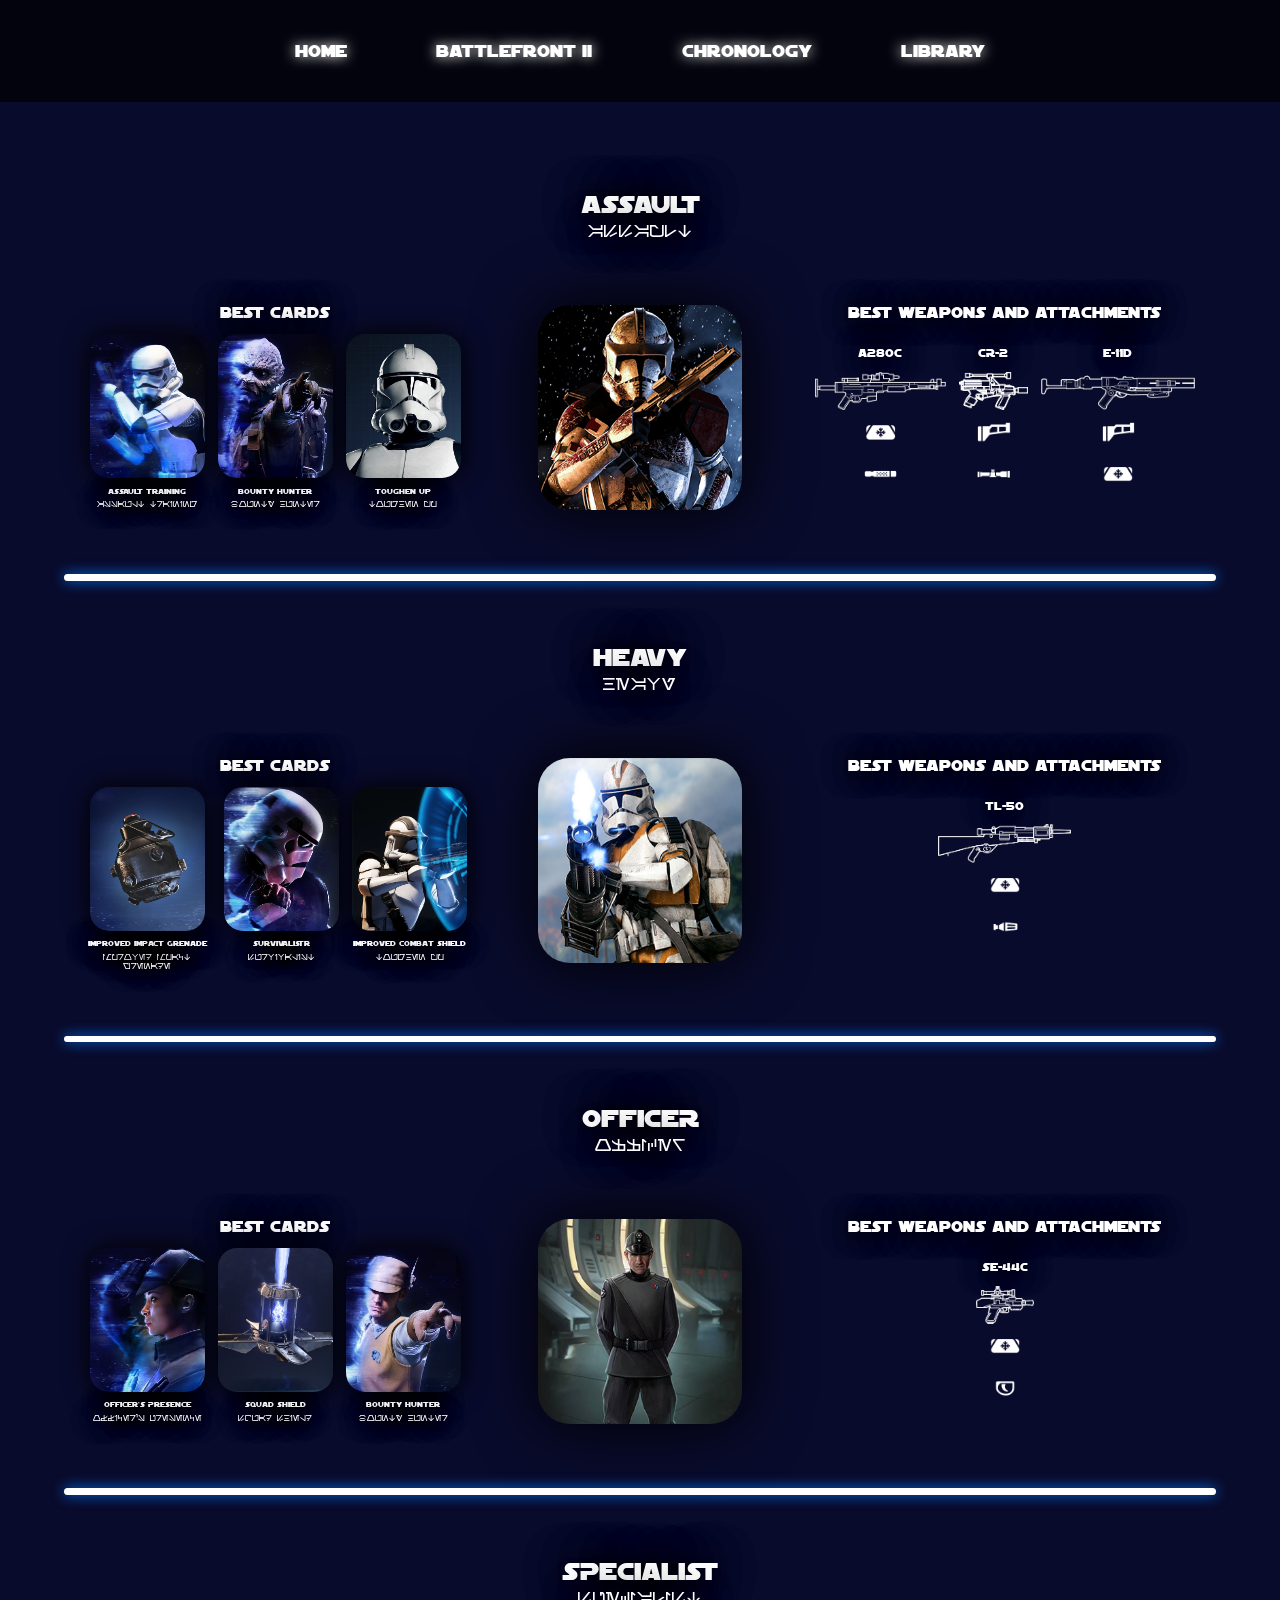
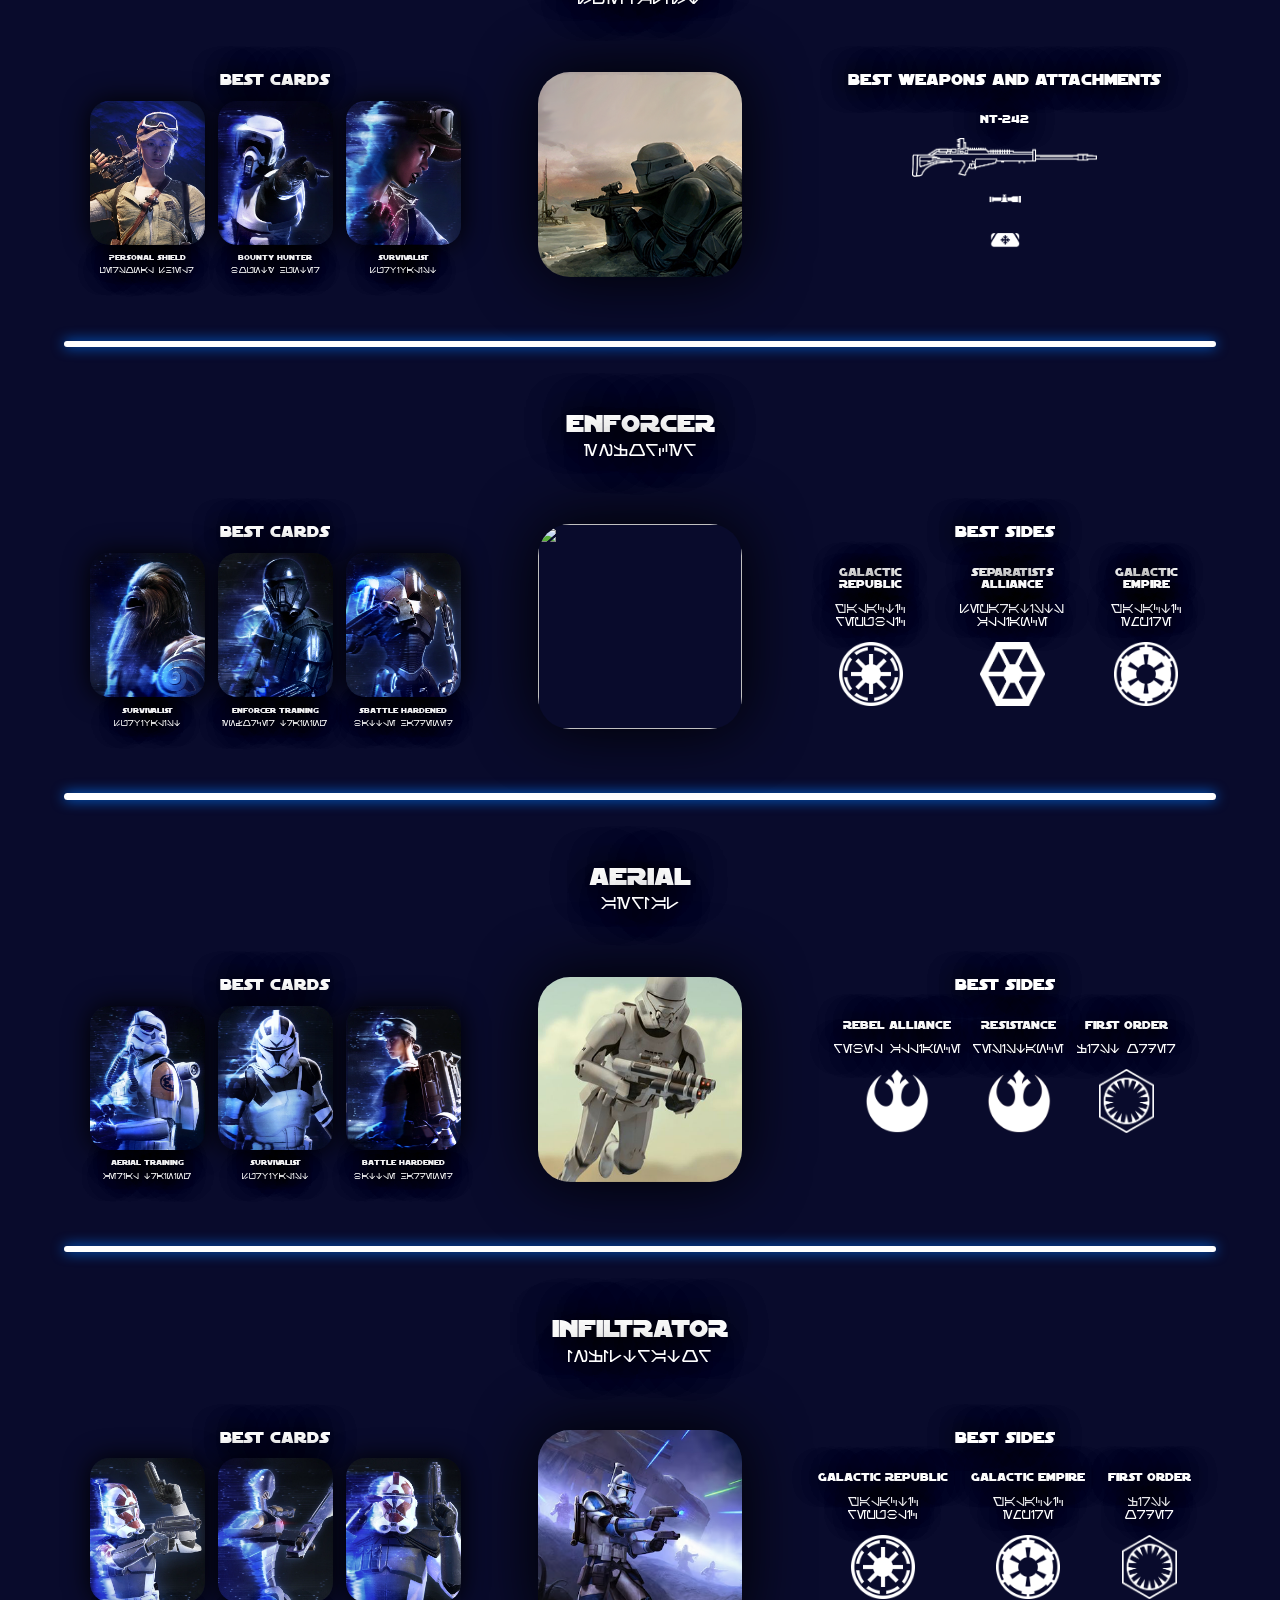
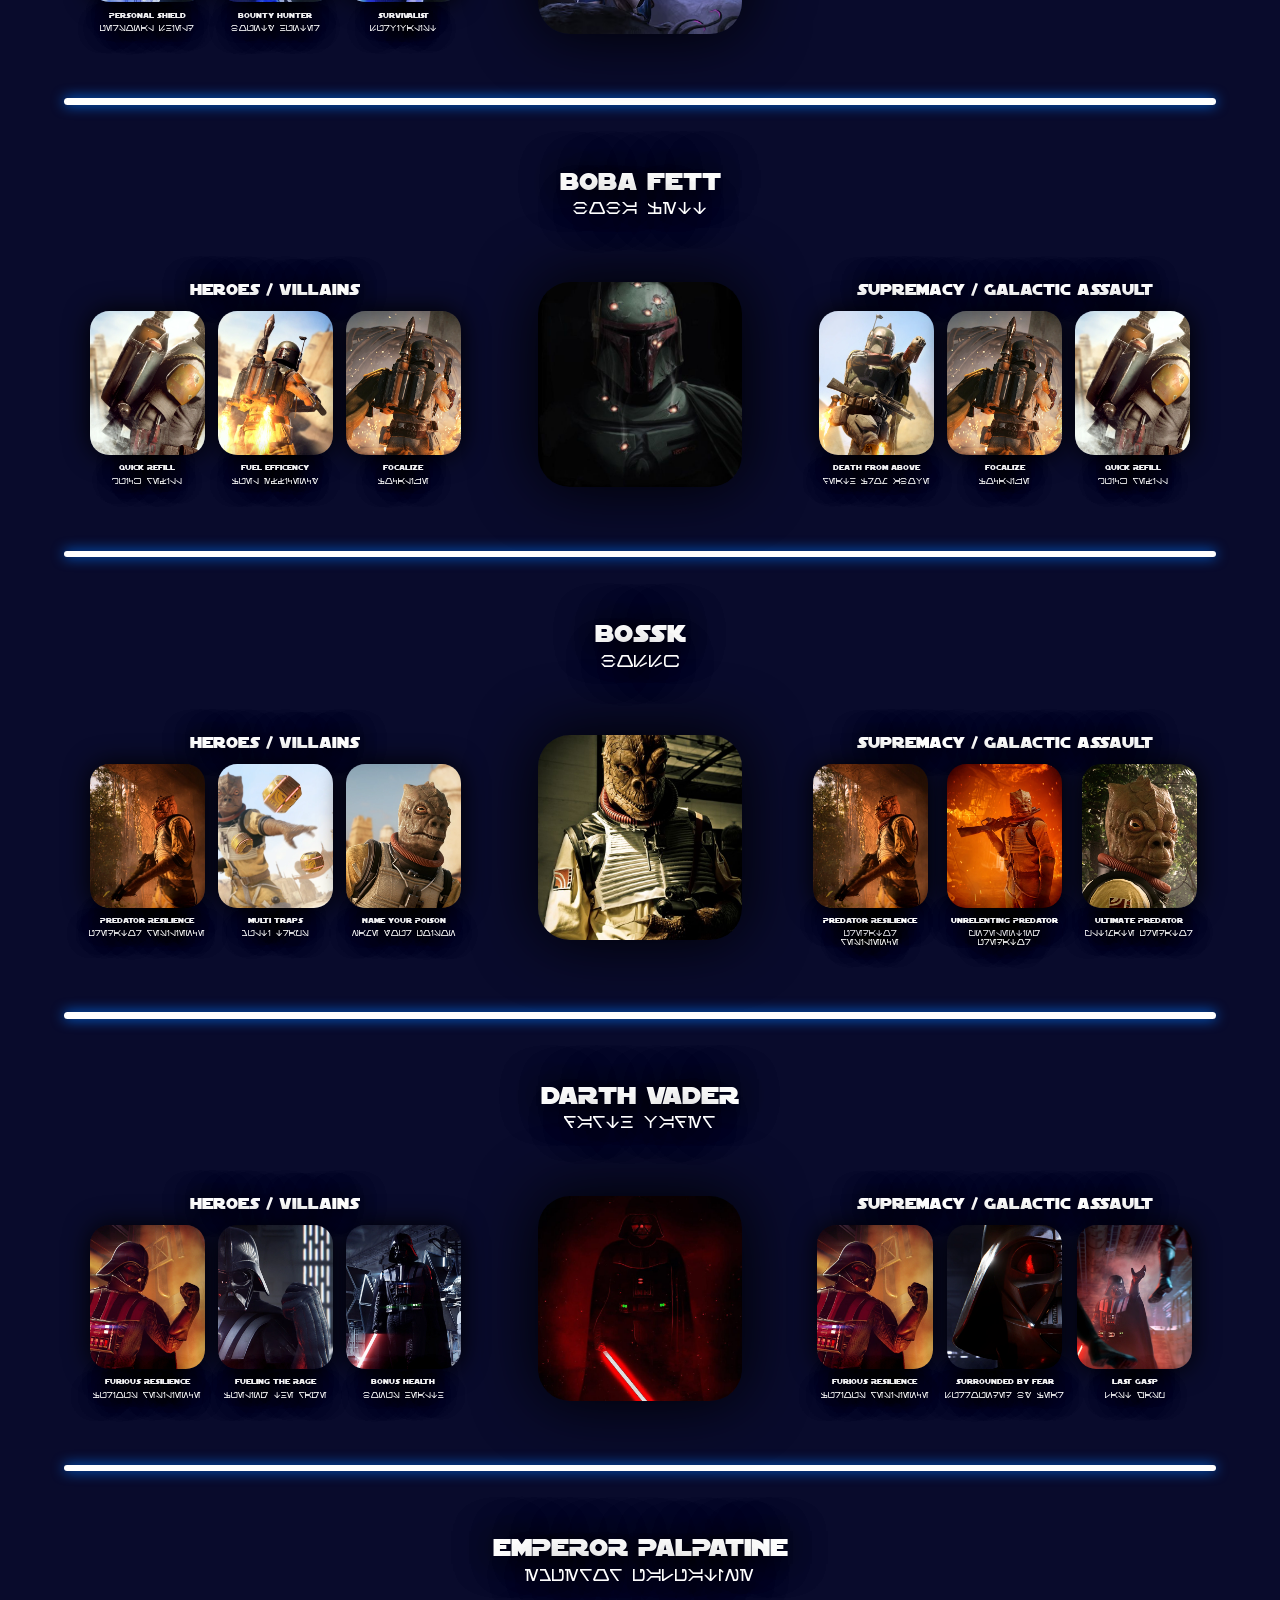
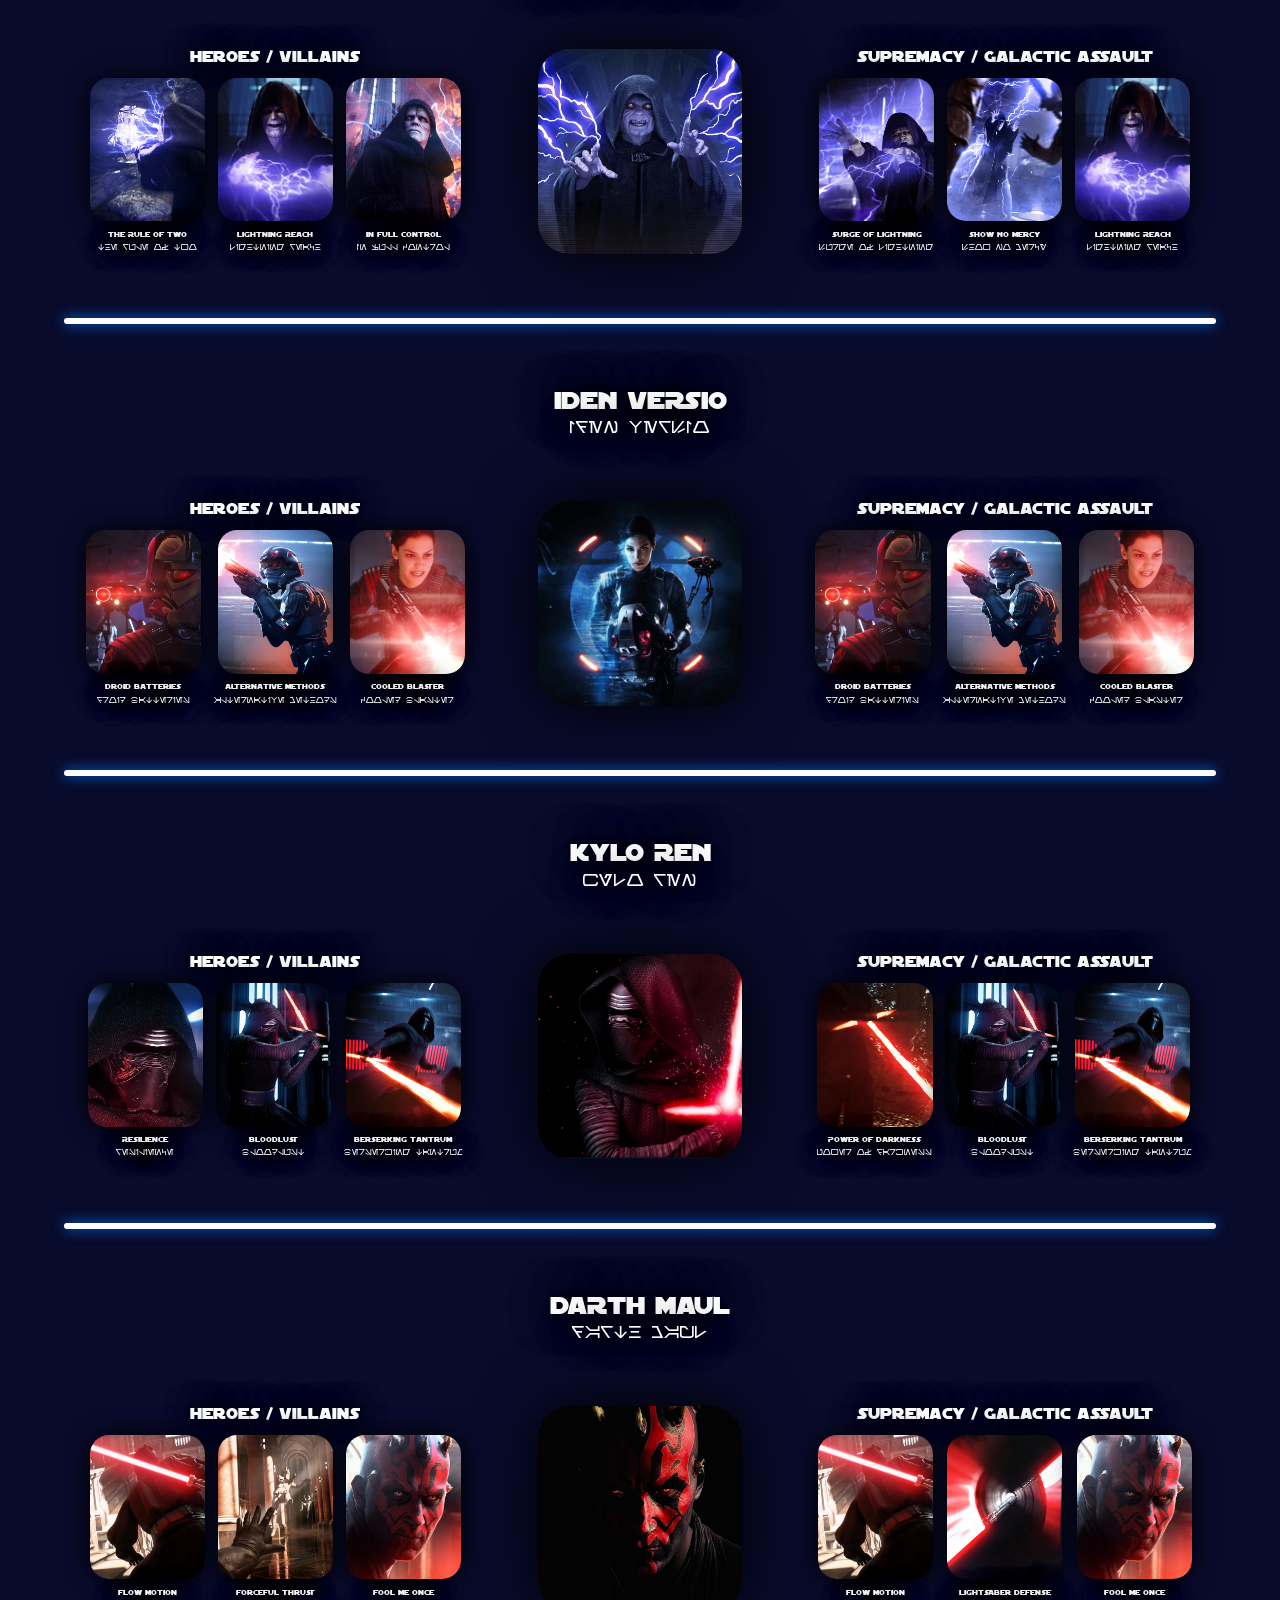
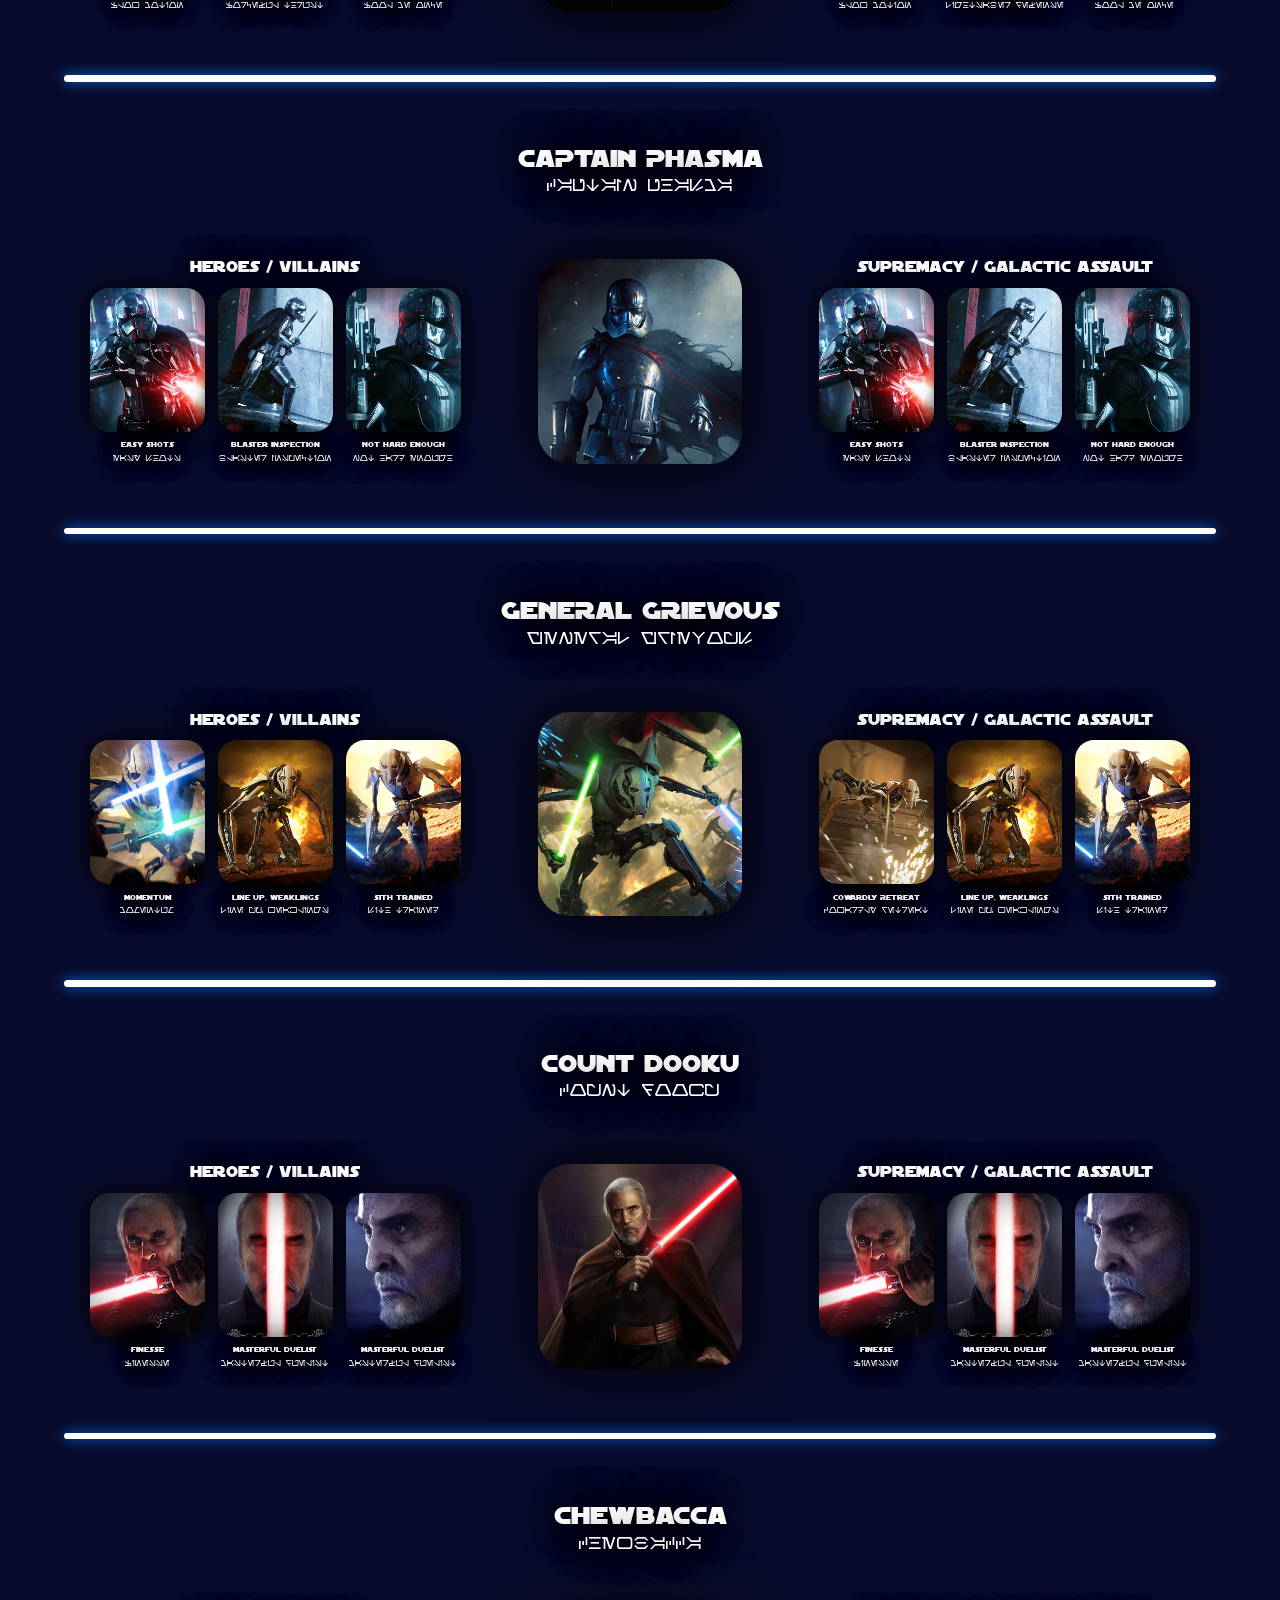
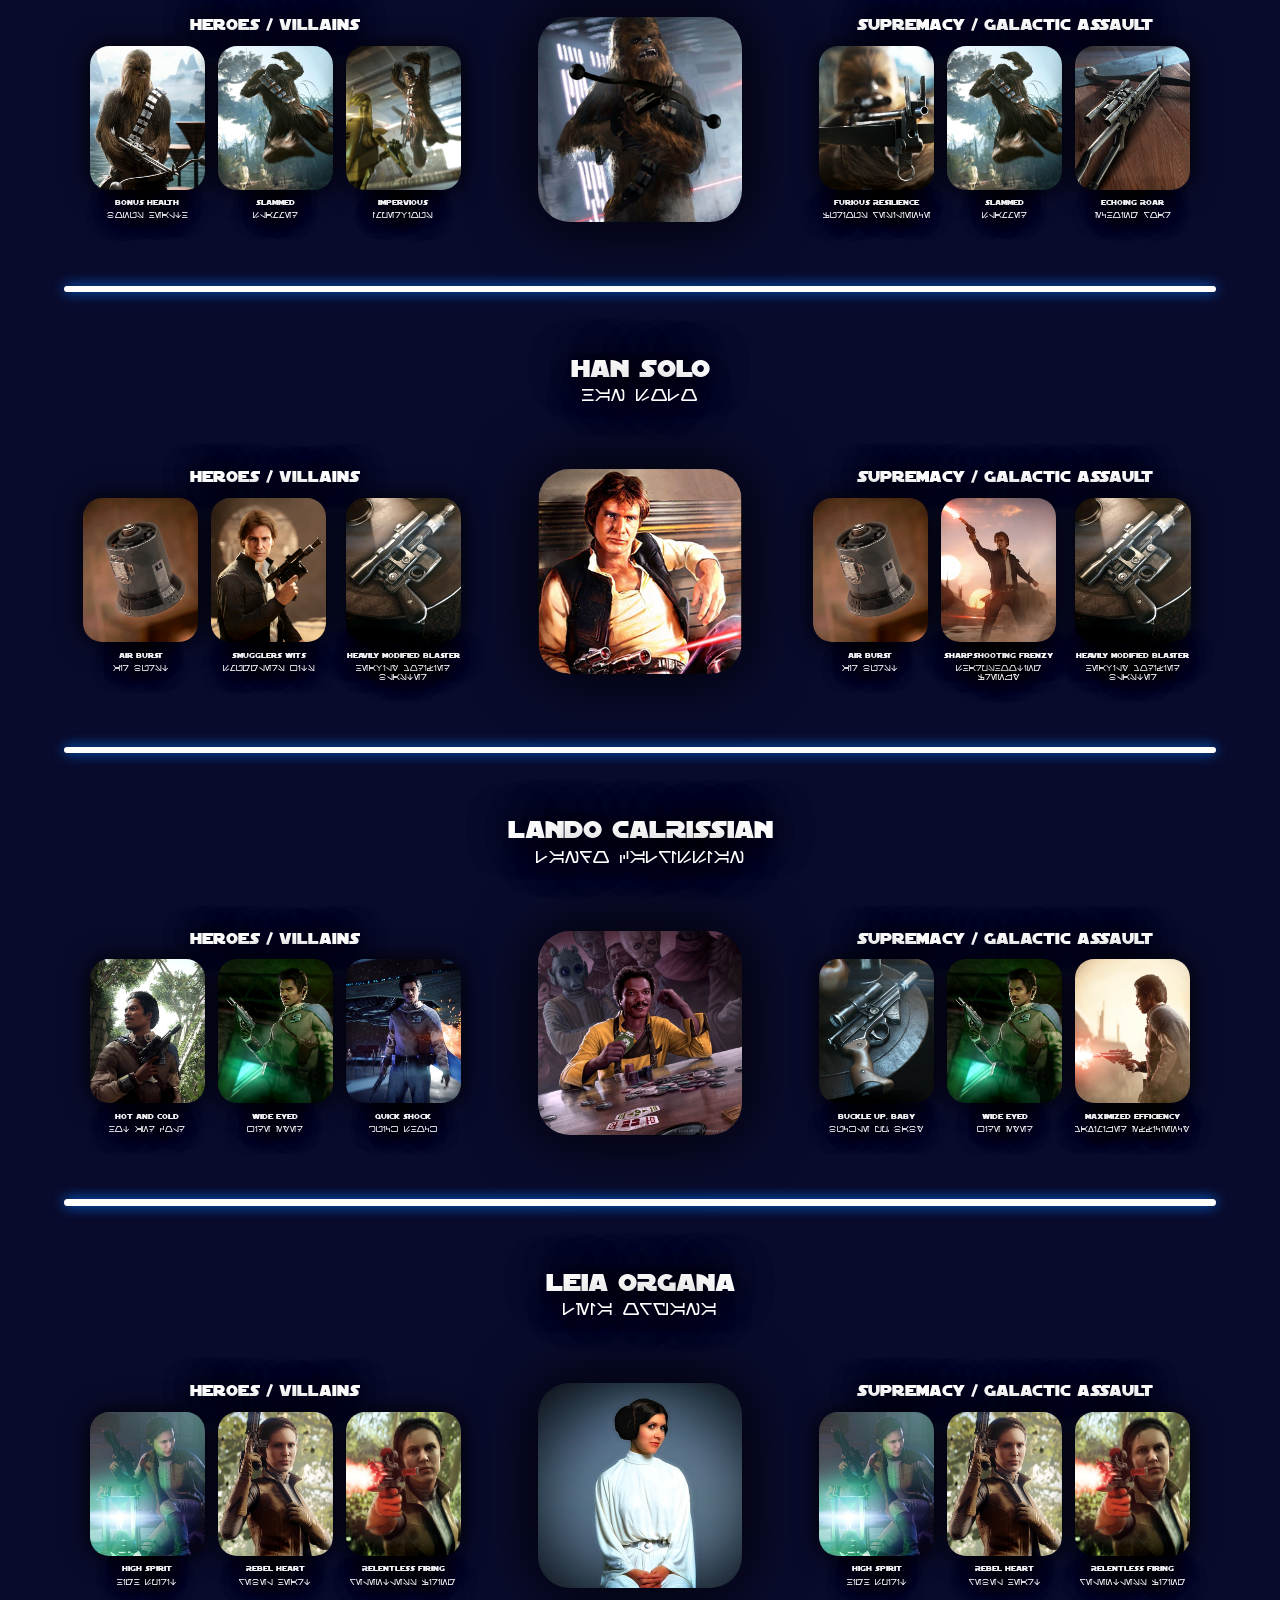
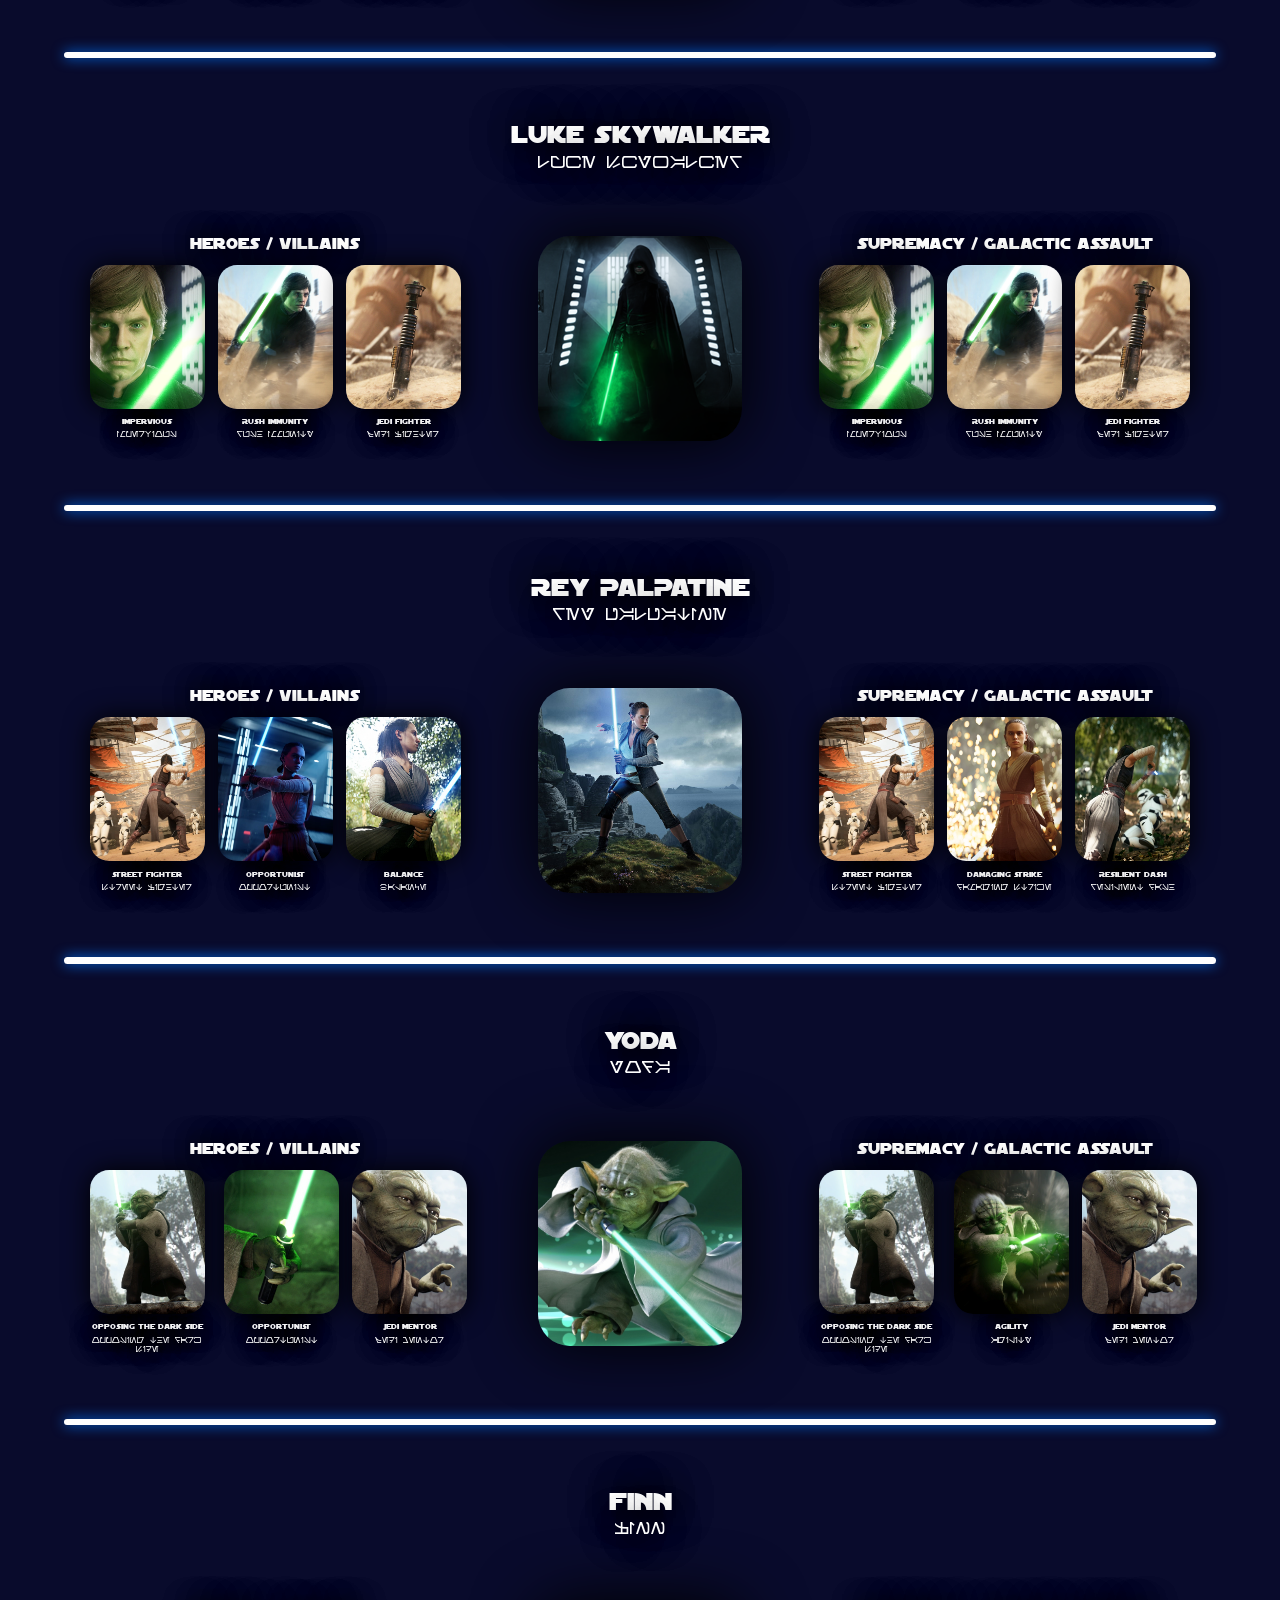
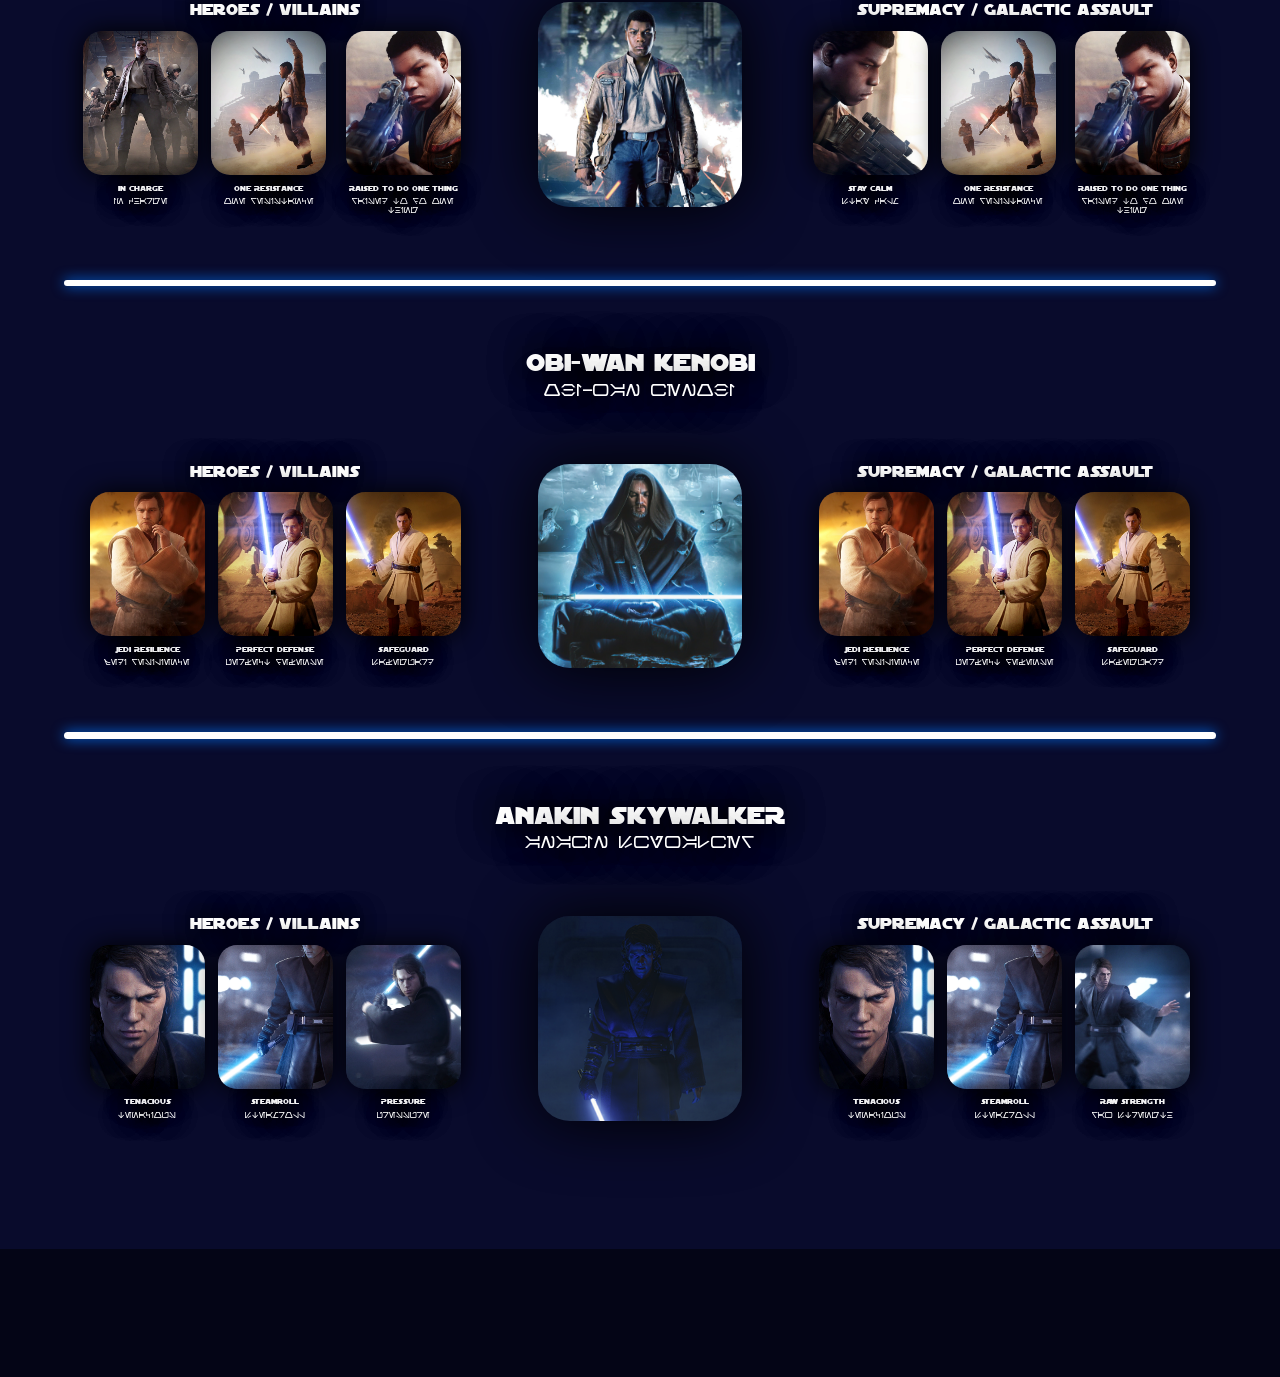
==== commit 8d37f4b6: "Patch 1.3" ====
--- a/battlefront2.html
+++ b/battlefront2.html
@@ -8,7 +8,7 @@
 </head>
   <body class="battlefront2">
     <header class="topbar">
-      <a href="home.html">Home</a>
+      <a href="index.html">Home</a>
       <a href="battlefront2.html">Battlefront II</a>
       <a href="chronology.html">Chronology</a>
       <a href="library.html">Library</a>
--- a/style.css
+++ b/style.css
@@ -30,7 +30,7 @@
     position: fixed;
     align-items: center;
     justify-content: center;
-    height: 10vw;
+    height: 8vw;
     gap: 7vw;
     font-size: 1.35vw;
     background-color: rgba(0,0,0,0.7);
@@ -51,7 +51,7 @@
     background-color: rgba(0,0,0,0.7);
     display: flex;
     align-items: center;
-    height: 10vw;
+    height: 8vw;
     font-size: 1.35vw;
     gap: 7vw;
     justify-content: center;
@@ -260,7 +260,7 @@
     color: white;
 }
 .library-space {
-    margin-top: 20vw;
+    margin-top: 18vw;
 }
 .library-container {
     display: flex;
@@ -268,6 +268,7 @@
     margin-bottom: 10vw;
 }
 .library-title {
+    margin-top: 2vw;
     margin-bottom: 1vw;
     font-size: 2vw;
     text-shadow: 0vw 0vw 1vw black, 0vw 0vw 1vw black;
@@ -282,6 +283,8 @@
     width: 50vw;
     padding-left: 2vw;
     padding-right: 2vw;
+    box-shadow: 0vw 0vw 2vw rgb(0, 0, 0);
+    border-radius: 2.5vw;
 }
 .library-text {
     text-align: left;
@@ -289,21 +292,34 @@
     line-height: 1.3vw;
     color: white;
     -webkit-text-stroke: 0.02vw rgb(9, 11, 44);
+    margin-bottom: 2vw;
+}
+.library-text p {
+    margin-bottom: 1vw;
 }
 .library-left, .library-right {
     width: 25vw;
 }
-.library-right {
-    display: flex;
-    align-items: center;
-    text-align: center;
-}
-.library-right img {
-    width: 20vw;
+.library-left, .library-right {
+    display: flex;
+    flex-direction: column;
+    align-items: center;
+    text-align: center;
+}
+.library-left img, .library-right img {
+    width: 21vw;
     height: auto;
     border-radius: 2.5vw;
     box-shadow: 0vw 0vw 2vw rgb(0, 0, 0);
     object-fit: cover;
+    margin-top: 2vw;
+    margin-bottom: 1vw;
+}
+.library-left p, .library-right p {
+    color: white;
+    font-size: 1vw;
+    text-shadow: 0vw 0vw 2vw black;
+    -webkit-text-stroke: 0.02vw rgb(9, 11, 44);
 }
 /* ScrollBar Lightsaber */
 ::-webkit-scrollbar {
@@ -379,7 +395,7 @@
     display: flex;
 }
 .menu, .galaxy, .characters, .vehicles-starships, .weapons, .factions, .history{
-    margin-top: 10vw;
+    margin-top: 8vw;
 }
 .galaxy, .characters, .vehicles-starships, .weapons, .factions, .history {
     left: 13vw;
